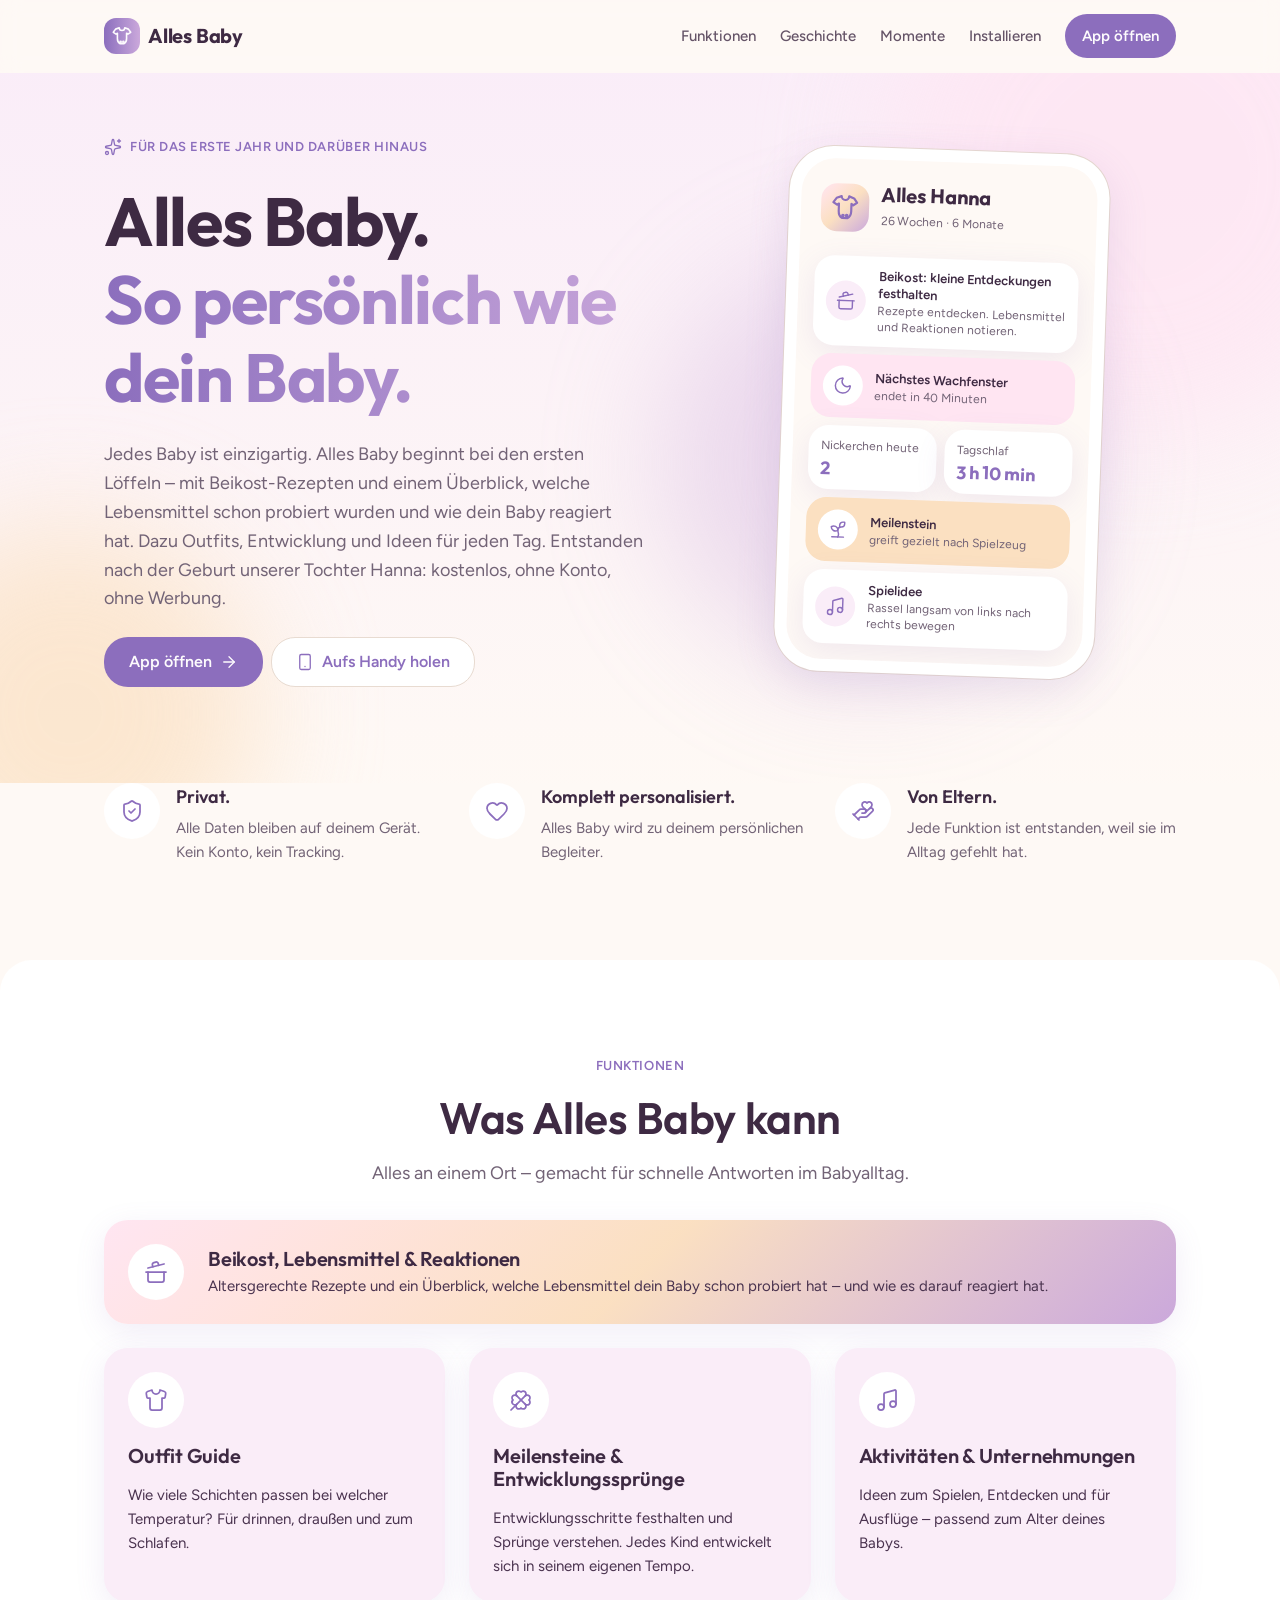
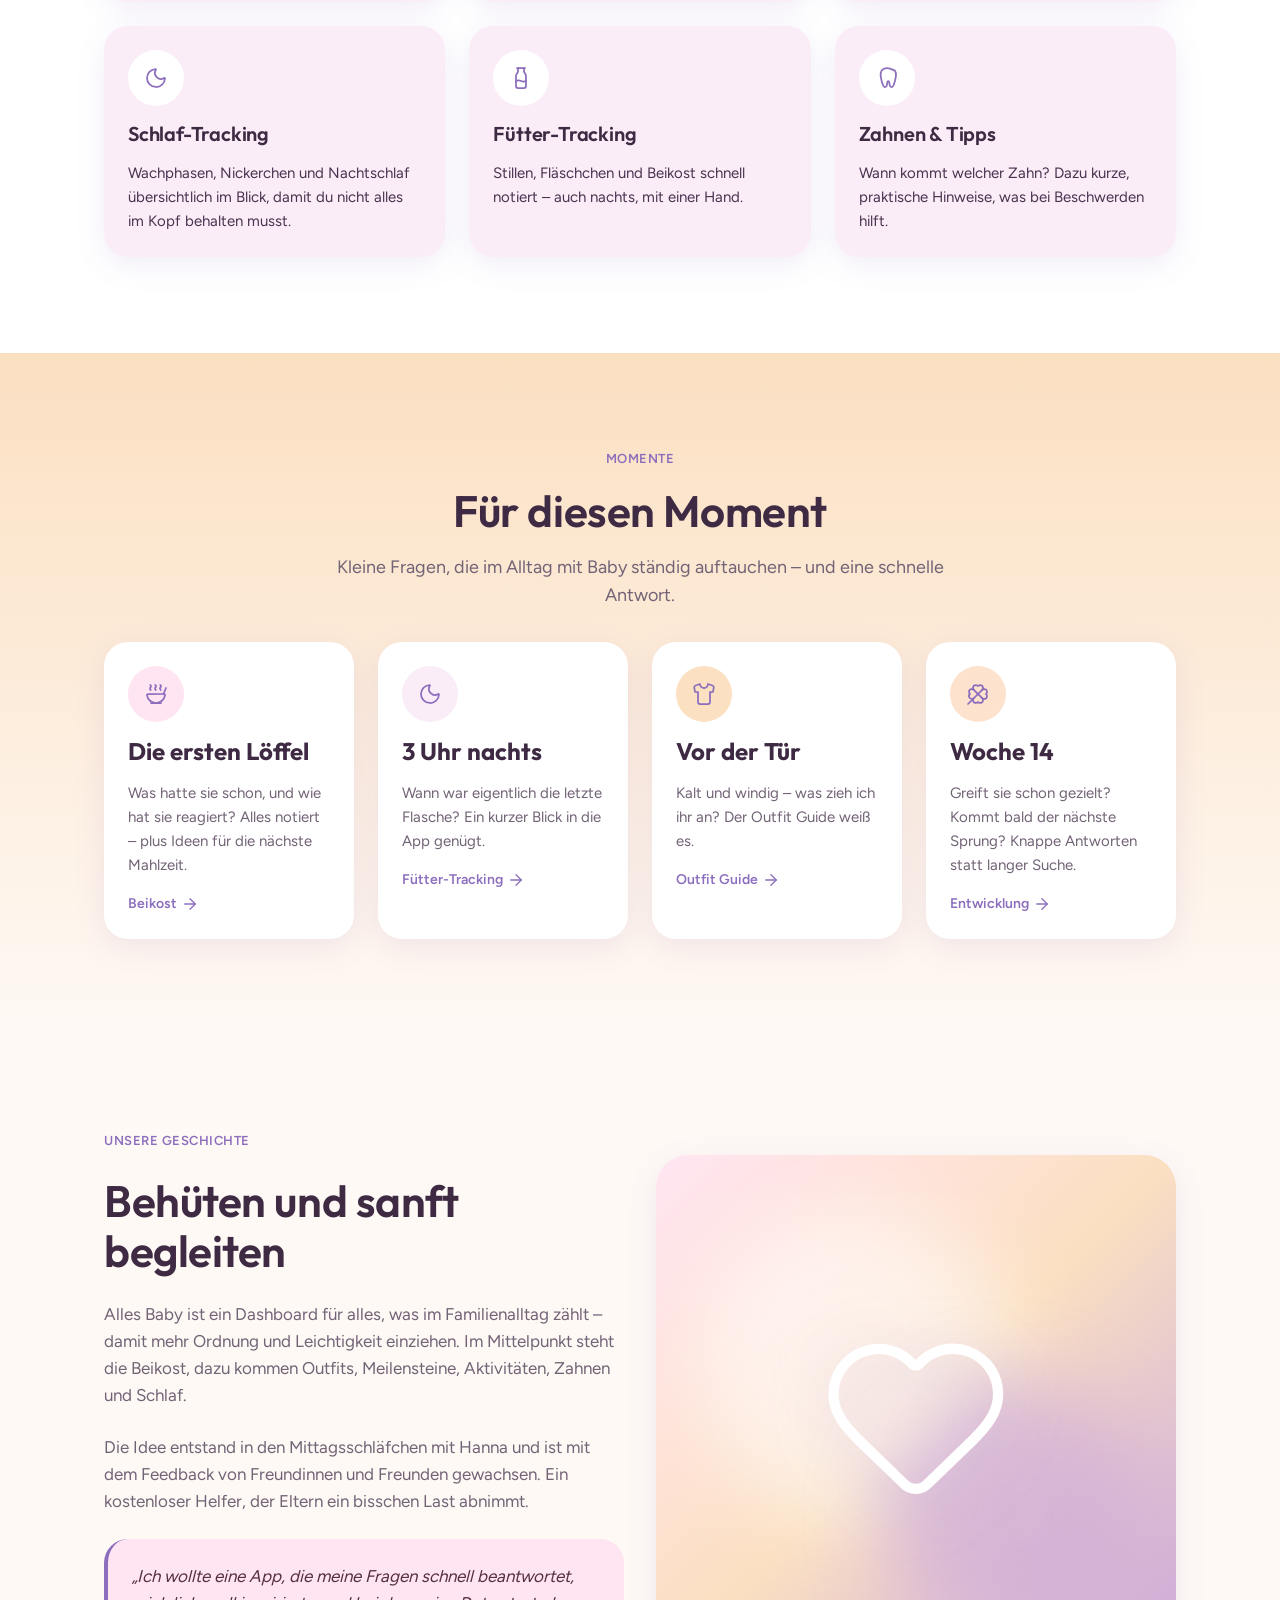
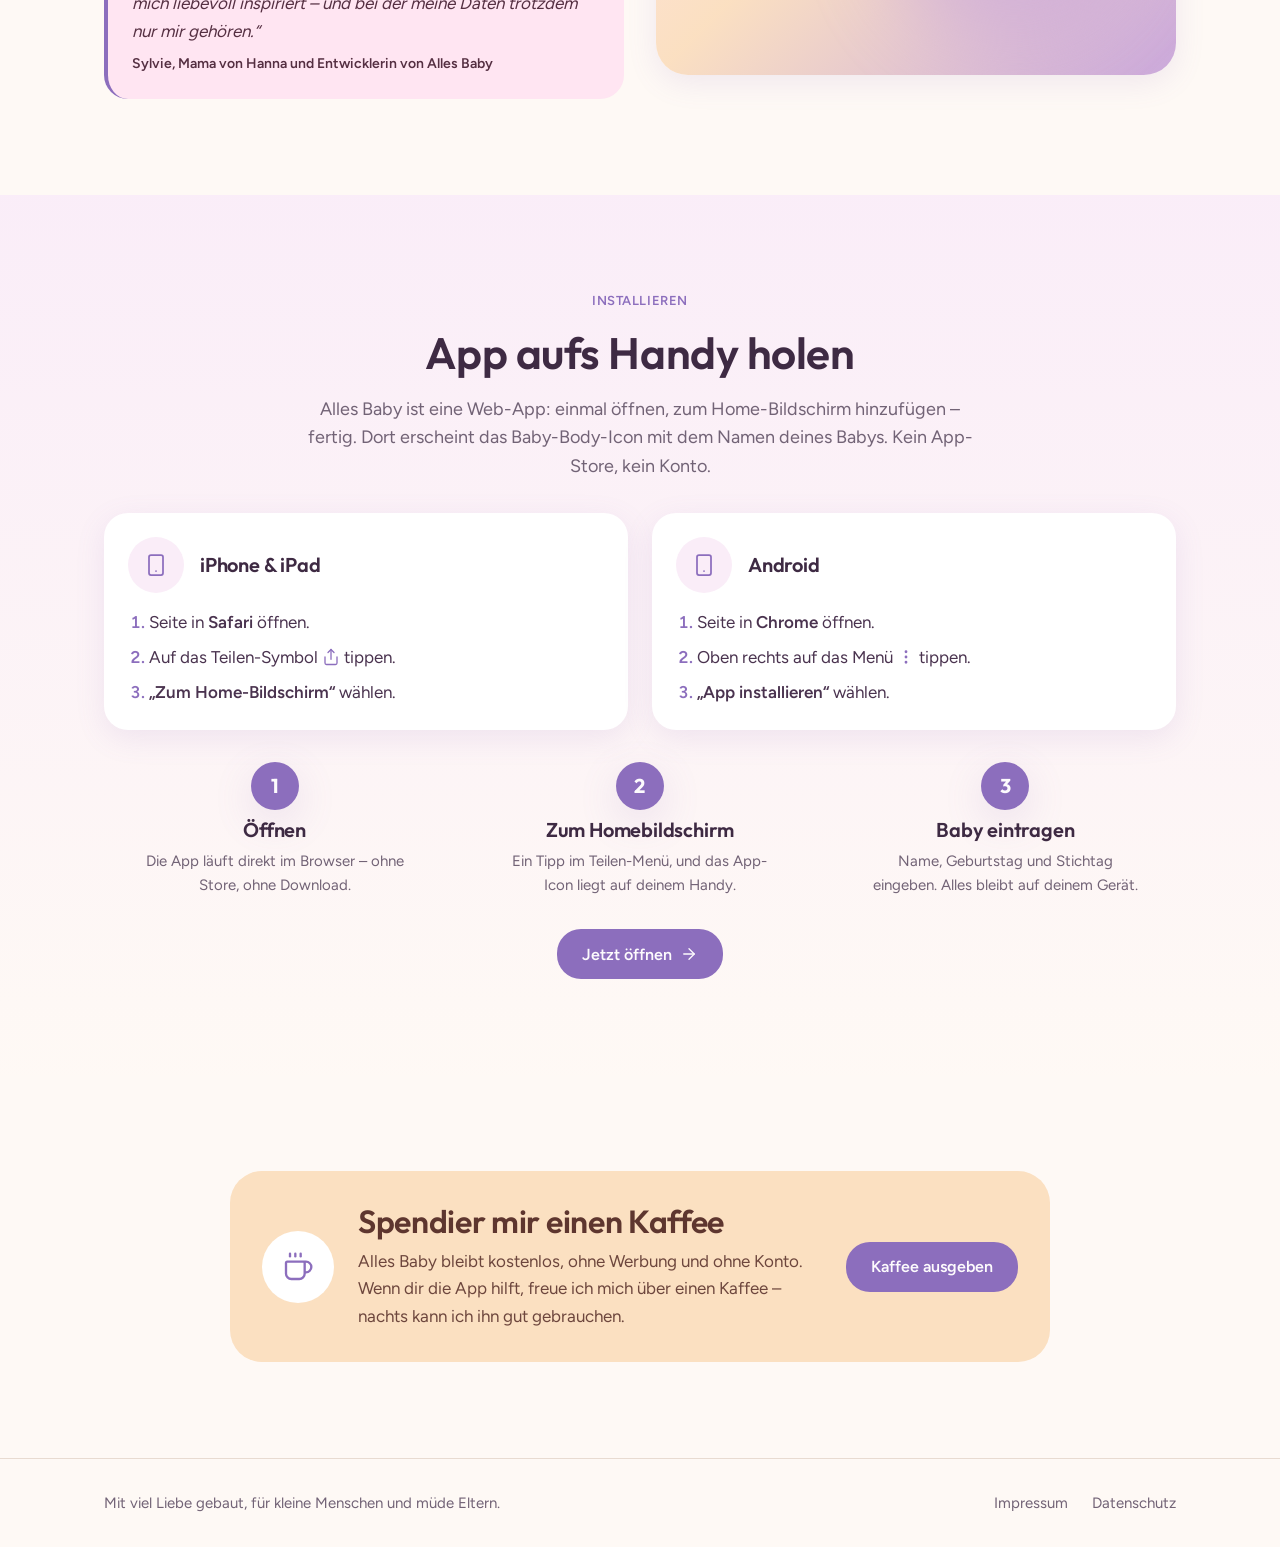
==== index.html @ 55aabe80 "Erste Version" ====
<!DOCTYPE html>
<html lang="de" class="no-js">
<head>
  <meta charset="utf-8">
  <meta name="viewport" content="width=device-width, initial-scale=1, viewport-fit=cover">
  <title>Alles Baby. Dein persönlicher Begleiter im Babyalltag</title>
  <meta name="description" content="Alles Baby ist die kostenlose Web-App für das erste Jahr: Beikost-Rezepte, Lebensmittel & Reaktionen, Outfit Guide, Meilensteine, Schlaf- und Fütter-Tracking. Ohne Konto, ohne Werbung, alle Daten bleiben auf deinem Gerät.">
  <meta name="theme-color" content="#faf8f5">
  <link rel="canonical" href="https://allesbabyapp.de/">

  <meta property="og:type" content="website">
  <meta property="og:locale" content="de_DE">
  <meta property="og:site_name" content="Alles Baby">
  <meta property="og:title" content="Alles Baby. Dein persönlicher Begleiter im Babyalltag">
  <meta property="og:description" content="Beikost, Outfits, Meilensteine, Schlaf und mehr. Kostenlos, ohne Konto, alle Daten bleiben auf deinem Gerät.">
  <meta property="og:url" content="https://allesbabyapp.de/">
  <meta property="og:image" content="https://allesbabyapp.de/assets/img/og-image.png">
  <meta name="twitter:card" content="summary_large_image">

  <link rel="icon" href="assets/img/favicon.svg" type="image/svg+xml">
  <link rel="icon" href="assets/img/favicon-32.png" sizes="32x32" type="image/png">
  <link rel="apple-touch-icon" href="assets/img/apple-touch-icon.png">
  <link rel="preload" href="assets/fonts/outfit-latin-700-normal.woff2" as="font" type="font/woff2" crossorigin>
  <link rel="preload" href="assets/fonts/figtree-latin-400-normal.woff2" as="font" type="font/woff2" crossorigin>
  <link rel="stylesheet" href="assets/css/style.css">
</head>
<body id="top">
  <a class="skip-link" href="#inhalt">Zum Inhalt springen</a>

  <header class="site-header" id="header">
    <div class="container header-inner">
      <a class="brand" href="#top" aria-label="Alles Baby – nach oben">
        <span class="brand-mark"><svg class="icon" xmlns="http://www.w3.org/2000/svg" viewBox="0 0 24 24" fill="none" stroke="currentColor" stroke-width="1.75" stroke-linecap="round" stroke-linejoin="round" aria-hidden="true"><path d="M9 3a3 3 0 0 0 6 0l4 1.5 2.5 3.5-3 2L17 9v6c0 2.5-1.2 4.6-3 5.5h-4C8.2 19.6 7 17.5 7 15V9l-1.5 1-3-2L5 4.5Z"/><circle cx="10.5" cy="18.5" r=".6" fill="currentColor"/><circle cx="13.5" cy="18.5" r=".6" fill="currentColor"/></svg></span>
        Alles Baby
      </a>
      <nav class="main-nav" aria-label="Hauptnavigation">
        <a href="#funktionen">Funktionen</a>
        <a href="#geschichte">Geschichte</a>
        <a href="#momente">Momente</a>
        <a href="#installieren">Installieren</a>
        <a class="btn btn-sm" href="https://alles-baby.netlify.app" rel="noopener">App öffnen</a>
      </nav>
    </div>
  </header>

  <main id="inhalt">

    <!-- ================= HERO ================= -->
    <section class="hero">
      <div class="hero-bg" aria-hidden="true">
        <div class="blob blob-1"></div><div class="blob blob-2"></div><div class="blob blob-3"></div>
      </div>
      <div class="container hero-grid">
        <div class="hero-copy">
          <span class="kicker"><svg class="icon icon-sm" xmlns="http://www.w3.org/2000/svg" viewBox="0 0 24 24" fill="none" stroke="currentColor" stroke-width="1.75" stroke-linecap="round" stroke-linejoin="round" aria-hidden="true"><path d="M11.017 2.814a1 1 0 0 1 1.966 0l1.051 5.558a2 2 0 0 0 1.594 1.594l5.558 1.051a1 1 0 0 1 0 1.966l-5.558 1.051a2 2 0 0 0-1.594 1.594l-1.051 5.558a1 1 0 0 1-1.966 0l-1.051-5.558a2 2 0 0 0-1.594-1.594l-5.558-1.051a1 1 0 0 1 0-1.966l5.558-1.051a2 2 0 0 0 1.594-1.594z" /> <path d="M20 2v4" /> <path d="M22 4h-4" /> <circle cx="4" cy="20" r="2" /></svg> Für das erste Jahr und darüber hinaus</span>
          <h1>Alles Baby. <span class="text-gradient">So persönlich wie dein Baby.</span></h1>
          <p class="lead">
            Jedes Baby ist einzigartig. Alles Baby beginnt bei den ersten Löffeln – mit Beikost-Rezepten
            und einem Überblick, welche Lebensmittel schon probiert wurden und wie dein Baby reagiert hat.
            Dazu Outfits, Entwicklung und Ideen für jeden Tag. Entstanden nach der Geburt unserer Tochter Hanna:
            kostenlos, ohne Konto, ohne Werbung.
          </p>
          <div class="button-row">
            <a class="btn" href="https://alles-baby.netlify.app" rel="noopener">App öffnen <svg class="icon icon-sm" xmlns="http://www.w3.org/2000/svg" viewBox="0 0 24 24" fill="none" stroke="currentColor" stroke-width="1.75" stroke-linecap="round" stroke-linejoin="round" aria-hidden="true"><path d="M5 12h14" /> <path d="m12 5 7 7-7 7" /></svg></a>
            <a class="btn btn-ghost" href="#installieren"><svg class="icon icon-sm" xmlns="http://www.w3.org/2000/svg" viewBox="0 0 24 24" fill="none" stroke="currentColor" stroke-width="1.75" stroke-linecap="round" stroke-linejoin="round" aria-hidden="true"><rect width="14" height="20" x="5" y="2" rx="2" ry="2" /> <path d="M12 18h.01" /></svg> Aufs Handy holen</a>
          </div>
        </div>

        <div class="phone-wrap" aria-hidden="true">
          <div class="phone">
            <div class="phone-screen">
              <div class="phone-top">
                <div class="phone-avatar"><svg class="icon" xmlns="http://www.w3.org/2000/svg" viewBox="0 0 24 24" fill="none" stroke="currentColor" stroke-width="1.75" stroke-linecap="round" stroke-linejoin="round" aria-hidden="true"><path d="M9 3a3 3 0 0 0 6 0l4 1.5 2.5 3.5-3 2L17 9v6c0 2.5-1.2 4.6-3 5.5h-4C8.2 19.6 7 17.5 7 15V9l-1.5 1-3-2L5 4.5Z"/><circle cx="10.5" cy="18.5" r=".6" fill="currentColor"/><circle cx="13.5" cy="18.5" r=".6" fill="currentColor"/></svg></div>
                <div><strong>Alles Hanna</strong><small>26 Wochen · 6 Monate</small></div>
              </div>
              <div class="mini-card">
                <div class="icon-badge"><svg class="icon" xmlns="http://www.w3.org/2000/svg" viewBox="0 0 24 24" fill="none" stroke="currentColor" stroke-width="1.75" stroke-linecap="round" stroke-linejoin="round" aria-hidden="true"><path d="M2 12h20" /> <path d="M20 12v8a2 2 0 0 1-2 2H6a2 2 0 0 1-2-2v-8" /> <path d="m4 8 16-4" /> <path d="m8.86 6.78-.45-1.81a2 2 0 0 1 1.45-2.43l1.94-.48a2 2 0 0 1 2.43 1.46l.45 1.8" /></svg></div>
                <div><b>Beikost: kleine Entdeckungen festhalten</b><span>Rezepte entdecken. Lebensmittel und Reaktionen notieren.</span></div>
              </div>
              <div class="mini-card blossom">
                <div class="icon-badge"><svg class="icon" xmlns="http://www.w3.org/2000/svg" viewBox="0 0 24 24" fill="none" stroke="currentColor" stroke-width="1.75" stroke-linecap="round" stroke-linejoin="round" aria-hidden="true"><path d="M20.985 12.486a9 9 0 1 1-9.473-9.472c.405-.022.617.46.402.803a6 6 0 0 0 8.268 8.268c.344-.215.825-.004.803.401" /></svg></div>
                <div><b>Nächstes Wachfenster</b><span>endet in 40 Minuten</span></div>
              </div>
              <div class="mini-row">
                <div class="mini-card"><span>Nickerchen heute</span><div class="mini-stat">2</div></div>
                <div class="mini-card"><span>Tagschlaf</span><div class="mini-stat">3 h 10 min</div></div>
              </div>
              <div class="mini-card warm">
                <div class="icon-badge"><svg class="icon" xmlns="http://www.w3.org/2000/svg" viewBox="0 0 24 24" fill="none" stroke="currentColor" stroke-width="1.75" stroke-linecap="round" stroke-linejoin="round" aria-hidden="true"><path d="M14 9.536V7a4 4 0 0 1 4-4h1.5a.5.5 0 0 1 .5.5V5a4 4 0 0 1-4 4 4 4 0 0 0-4 4c0 2 1 3 1 5a5 5 0 0 1-1 3" /> <path d="M4 9a5 5 0 0 1 8 4 5 5 0 0 1-8-4" /> <path d="M5 21h14" /></svg></div>
                <div><b>Meilenstein</b><span>greift gezielt nach Spielzeug</span></div>
              </div>
              <div class="mini-card">
                <div class="icon-badge"><svg class="icon" xmlns="http://www.w3.org/2000/svg" viewBox="0 0 24 24" fill="none" stroke="currentColor" stroke-width="1.75" stroke-linecap="round" stroke-linejoin="round" aria-hidden="true"><path d="M21 16V3a1 1 0 0 0-1.28-.96l-10 2.917a1 1 0 0 0-.72.96V19" /> <circle cx="18" cy="16" r="3" /> <circle cx="6" cy="19" r="3" /></svg></div>
                <div><b>Spielidee</b><span>Rassel langsam von links nach rechts bewegen</span></div>
              </div>
            </div>
          </div>
        </div>
      </div>
    </section>

    <!-- ================= WERTE ================= -->
    <section class="values" aria-label="Was Alles Baby ausmacht">
      <div class="container values-grid">
        <div class="value reveal">
          <div class="icon-badge white"><svg class="icon" xmlns="http://www.w3.org/2000/svg" viewBox="0 0 24 24" fill="none" stroke="currentColor" stroke-width="1.75" stroke-linecap="round" stroke-linejoin="round" aria-hidden="true"><path d="M20 13c0 5-3.5 7.5-7.66 8.95a1 1 0 0 1-.67-.01C7.5 20.5 4 18 4 13V6a1 1 0 0 1 1-1c2 0 4.5-1.2 6.24-2.72a1.17 1.17 0 0 1 1.52 0C14.51 3.81 17 5 19 5a1 1 0 0 1 1 1z" /> <path d="m9 12 2 2 4-4" /></svg></div>
          <div><strong>Privat.</strong><p>Alle Daten bleiben auf deinem Gerät. Kein Konto, kein Tracking.</p></div>
        </div>
        <div class="value reveal">
          <div class="icon-badge white"><svg class="icon" xmlns="http://www.w3.org/2000/svg" viewBox="0 0 24 24" fill="none" stroke="currentColor" stroke-width="1.75" stroke-linecap="round" stroke-linejoin="round" aria-hidden="true"><path d="M2 9.5a5.5 5.5 0 0 1 9.591-3.676.56.56 0 0 0 .818 0A5.49 5.49 0 0 1 22 9.5c0 2.29-1.5 4-3 5.5l-5.492 5.313a2 2 0 0 1-3 .019L5 15c-1.5-1.5-3-3.2-3-5.5" /></svg></div>
          <div><strong>Komplett personalisiert.</strong><p>Alles Baby wird zu deinem persönlichen Begleiter.</p></div>
        </div>
        <div class="value reveal">
          <div class="icon-badge white"><svg class="icon" xmlns="http://www.w3.org/2000/svg" viewBox="0 0 24 24" fill="none" stroke="currentColor" stroke-width="1.75" stroke-linecap="round" stroke-linejoin="round" aria-hidden="true"><path d="M11 14h2a2 2 0 0 0 0-4h-3c-.6 0-1.1.2-1.4.6L3 16" /> <path d="m14.45 13.39 5.05-4.694C20.196 8 21 6.85 21 5.75a2.75 2.75 0 0 0-4.797-1.837.276.276 0 0 1-.406 0A2.75 2.75 0 0 0 11 5.75c0 1.2.802 2.248 1.5 2.946L16 11.95" /> <path d="m2 15 6 6" /> <path d="m7 20 1.6-1.4c.3-.4.8-.6 1.4-.6h4c1.1 0 2.1-.4 2.8-1.2l4.6-4.4a1 1 0 0 0-2.75-2.91" /></svg></div>
          <div><strong>Von Eltern.</strong><p>Jede Funktion ist entstanden, weil sie im Alltag gefehlt hat.</p></div>
        </div>
      </div>
    </section>

    <!-- ================= FUNKTIONEN ================= -->
    <section class="section features" id="funktionen">
      <div class="container">
        <div class="section-head reveal">
          <span class="kicker">Funktionen</span>
          <h2>Was Alles Baby kann</h2>
          <p class="lead">Alles an einem Ort – gemacht für schnelle Antworten im Babyalltag.</p>
        </div>
        <div class="features-grid">
          <article class="feature-card wide reveal">
            <div class="icon-badge"><svg class="icon" xmlns="http://www.w3.org/2000/svg" viewBox="0 0 24 24" fill="none" stroke="currentColor" stroke-width="1.75" stroke-linecap="round" stroke-linejoin="round" aria-hidden="true"><path d="M2 12h20" /> <path d="M20 12v8a2 2 0 0 1-2 2H6a2 2 0 0 1-2-2v-8" /> <path d="m4 8 16-4" /> <path d="m8.86 6.78-.45-1.81a2 2 0 0 1 1.45-2.43l1.94-.48a2 2 0 0 1 2.43 1.46l.45 1.8" /></svg></div>
            <div>
              <h3>Beikost, Lebensmittel &amp; Reaktionen</h3>
              <p>Altersgerechte Rezepte und ein Überblick, welche Lebensmittel dein Baby schon probiert hat – und wie es darauf reagiert hat.</p>
            </div>
          </article>
          <article class="feature-card reveal">
            <div class="icon-badge"><svg class="icon" xmlns="http://www.w3.org/2000/svg" viewBox="0 0 24 24" fill="none" stroke="currentColor" stroke-width="1.75" stroke-linecap="round" stroke-linejoin="round" aria-hidden="true"><path d="M20.38 3.46 16 2a4 4 0 0 1-8 0L3.62 3.46a2 2 0 0 0-1.34 2.23l.58 3.47a1 1 0 0 0 .99.84H6v10c0 1.1.9 2 2 2h8a2 2 0 0 0 2-2V10h2.15a1 1 0 0 0 .99-.84l.58-3.47a2 2 0 0 0-1.34-2.23z" /></svg></div>
            <h3>Outfit Guide</h3>
            <p>Wie viele Schichten passen bei welcher Temperatur? Für drinnen, draußen und zum Schlafen.</p>
          </article>
          <article class="feature-card reveal">
            <div class="icon-badge"><svg class="icon" xmlns="http://www.w3.org/2000/svg" viewBox="0 0 24 24" fill="none" stroke="currentColor" stroke-width="1.75" stroke-linecap="round" stroke-linejoin="round" aria-hidden="true"><path d="M16.17 7.83 2 22" /> <path d="M4.02 12a2.827 2.827 0 1 1 3.81-4.17A2.827 2.827 0 1 1 12 4.02a2.827 2.827 0 1 1 4.17 3.81A2.827 2.827 0 1 1 19.98 12a2.827 2.827 0 1 1-3.81 4.17A2.827 2.827 0 1 1 12 19.98a2.827 2.827 0 1 1-4.17-3.81A1 1 0 1 1 4 12" /> <path d="m7.83 7.83 8.34 8.34" /></svg></div>
            <h3>Meilensteine &amp; Entwicklungssprünge</h3>
            <p>Entwicklungsschritte festhalten und Sprünge verstehen. Jedes Kind entwickelt sich in seinem eigenen Tempo.</p>
          </article>
          <article class="feature-card reveal">
            <div class="icon-badge"><svg class="icon" xmlns="http://www.w3.org/2000/svg" viewBox="0 0 24 24" fill="none" stroke="currentColor" stroke-width="1.75" stroke-linecap="round" stroke-linejoin="round" aria-hidden="true"><path d="M21 16V3a1 1 0 0 0-1.28-.96l-10 2.917a1 1 0 0 0-.72.96V19" /> <circle cx="18" cy="16" r="3" /> <circle cx="6" cy="19" r="3" /></svg></div>
            <h3>Aktivitäten &amp; Unternehmungen</h3>
            <p>Ideen zum Spielen, Entdecken und für Ausflüge – passend zum Alter deines Babys.</p>
          </article>
          <article class="feature-card reveal">
            <div class="icon-badge"><svg class="icon" xmlns="http://www.w3.org/2000/svg" viewBox="0 0 24 24" fill="none" stroke="currentColor" stroke-width="1.75" stroke-linecap="round" stroke-linejoin="round" aria-hidden="true"><path d="M20.985 12.486a9 9 0 1 1-9.473-9.472c.405-.022.617.46.402.803a6 6 0 0 0 8.268 8.268c.344-.215.825-.004.803.401" /></svg></div>
            <h3>Schlaf-Tracking</h3>
            <p>Wachphasen, Nickerchen und Nachtschlaf übersichtlich im Blick, damit du nicht alles im Kopf behalten musst.</p>
          </article>
          <article class="feature-card reveal">
            <div class="icon-badge"><svg class="icon" xmlns="http://www.w3.org/2000/svg" viewBox="0 0 24 24" fill="none" stroke="currentColor" stroke-width="1.75" stroke-linecap="round" stroke-linejoin="round" aria-hidden="true"><path d="M8 2h8" /> <path d="M9 2v2.789a4 4 0 0 1-.672 2.219l-.656.984A4 4 0 0 0 7 10.212V20a2 2 0 0 0 2 2h6a2 2 0 0 0 2-2v-9.789a4 4 0 0 0-.672-2.219l-.656-.984A4 4 0 0 1 15 4.788V2" /> <path d="M7 15a6.472 6.472 0 0 1 5 0 6.47 6.47 0 0 0 5 0" /></svg></div>
            <h3>Fütter-Tracking</h3>
            <p>Stillen, Fläschchen und Beikost schnell notiert – auch nachts, mit einer Hand.</p>
          </article>
          <article class="feature-card reveal">
            <div class="icon-badge"><svg class="icon" xmlns="http://www.w3.org/2000/svg" viewBox="0 0 24 24" fill="none" stroke="currentColor" stroke-width="1.75" stroke-linecap="round" stroke-linejoin="round" aria-hidden="true"><path d="M12 2c-2.2 0-4.1.9-5.3 2.6C5.6 6.2 5.3 8.3 5.7 10.6c.5 2.9 1.4 6.4 2.4 8.9.4 1 1.3 1.7 2.3 1.5.9-.2 1.4-1.1 1.6-2.4l.4-2.6c.1-.7.5-1 .9-1s.8.3.9 1l.4 2.6c.2 1.3.7 2.2 1.6 2.4 1 .2 1.9-.5 2.3-1.5 1-2.5 1.9-6 2.4-8.9.4-2.3.1-4.4-1-6C16.1 2.9 14.2 2 12 2Z"/></svg></div>
            <h3>Zahnen &amp; Tipps</h3>
            <p>Wann kommt welcher Zahn? Dazu kurze, praktische Hinweise, was bei Beschwerden hilft.</p>
          </article>
        </div>
      </div>
    </section>

    <!-- ================= MOMENTE ================= -->
    <section class="section moments" id="momente">
      <div class="container">
        <div class="section-head reveal">
          <span class="kicker">Momente</span>
          <h2>Für diesen Moment</h2>
          <p class="lead">Kleine Fragen, die im Alltag mit Baby ständig auftauchen – und eine schnelle Antwort.</p>
        </div>
        <div class="moments-grid">
          <article class="moment reveal">
            <div class="icon-badge"><svg class="icon" xmlns="http://www.w3.org/2000/svg" viewBox="0 0 24 24" fill="none" stroke="currentColor" stroke-width="1.75" stroke-linecap="round" stroke-linejoin="round" aria-hidden="true"><path d="M11.248 3c.273.1.808.53.747 1.36-.05.83-.938 1.2-.989 2.02-.06.78.333 1.24.727 1.62" /> <path d="M16.252 3c.268.1.794.53.745 1.36-.06.83-.923 1.2-.993 2.02-.05.78.338 1.24.725 1.62" /> <path d="M19.5 12 22 6" /> <path d="M4 12a1 1 0 00-.99 1.133A9 9 0 0012 21a9 9 0 008.99-7.867A1 1 0 0020 12z" /> <path d="M6.252 3c.268.1.794.53.745 1.36-.06.83-.923 1.2-.993 2.02-.05.78.338 1.24.735 1.62" /> <path d="M7 21h10" /></svg></div>
            <div class="moment-time">Die ersten Löffel</div>
            <p>Was hatte sie schon, und wie hat sie reagiert? Alles notiert – plus Ideen für die nächste Mahlzeit.</p>
            <span class="moment-link">Beikost <svg class="icon icon-sm" xmlns="http://www.w3.org/2000/svg" viewBox="0 0 24 24" fill="none" stroke="currentColor" stroke-width="1.75" stroke-linecap="round" stroke-linejoin="round" aria-hidden="true"><path d="M5 12h14" /> <path d="m12 5 7 7-7 7" /></svg></span>
          </article>
          <article class="moment reveal">
            <div class="icon-badge"><svg class="icon" xmlns="http://www.w3.org/2000/svg" viewBox="0 0 24 24" fill="none" stroke="currentColor" stroke-width="1.75" stroke-linecap="round" stroke-linejoin="round" aria-hidden="true"><path d="M20.985 12.486a9 9 0 1 1-9.473-9.472c.405-.022.617.46.402.803a6 6 0 0 0 8.268 8.268c.344-.215.825-.004.803.401" /></svg></div>
            <div class="moment-time">3 Uhr nachts</div>
            <p>Wann war eigentlich die letzte Flasche? Ein kurzer Blick in die App genügt.</p>
            <span class="moment-link">Fütter-Tracking <svg class="icon icon-sm" xmlns="http://www.w3.org/2000/svg" viewBox="0 0 24 24" fill="none" stroke="currentColor" stroke-width="1.75" stroke-linecap="round" stroke-linejoin="round" aria-hidden="true"><path d="M5 12h14" /> <path d="m12 5 7 7-7 7" /></svg></span>
          </article>
          <article class="moment reveal">
            <div class="icon-badge"><svg class="icon" xmlns="http://www.w3.org/2000/svg" viewBox="0 0 24 24" fill="none" stroke="currentColor" stroke-width="1.75" stroke-linecap="round" stroke-linejoin="round" aria-hidden="true"><path d="M20.38 3.46 16 2a4 4 0 0 1-8 0L3.62 3.46a2 2 0 0 0-1.34 2.23l.58 3.47a1 1 0 0 0 .99.84H6v10c0 1.1.9 2 2 2h8a2 2 0 0 0 2-2V10h2.15a1 1 0 0 0 .99-.84l.58-3.47a2 2 0 0 0-1.34-2.23z" /></svg></div>
            <div class="moment-time">Vor der Tür</div>
            <p>Kalt und windig – was zieh ich ihr an? Der Outfit Guide weiß es.</p>
            <span class="moment-link">Outfit Guide <svg class="icon icon-sm" xmlns="http://www.w3.org/2000/svg" viewBox="0 0 24 24" fill="none" stroke="currentColor" stroke-width="1.75" stroke-linecap="round" stroke-linejoin="round" aria-hidden="true"><path d="M5 12h14" /> <path d="m12 5 7 7-7 7" /></svg></span>
          </article>
          <article class="moment reveal">
            <div class="icon-badge"><svg class="icon" xmlns="http://www.w3.org/2000/svg" viewBox="0 0 24 24" fill="none" stroke="currentColor" stroke-width="1.75" stroke-linecap="round" stroke-linejoin="round" aria-hidden="true"><path d="M16.17 7.83 2 22" /> <path d="M4.02 12a2.827 2.827 0 1 1 3.81-4.17A2.827 2.827 0 1 1 12 4.02a2.827 2.827 0 1 1 4.17 3.81A2.827 2.827 0 1 1 19.98 12a2.827 2.827 0 1 1-3.81 4.17A2.827 2.827 0 1 1 12 19.98a2.827 2.827 0 1 1-4.17-3.81A1 1 0 1 1 4 12" /> <path d="m7.83 7.83 8.34 8.34" /></svg></div>
            <div class="moment-time">Woche 14</div>
            <p>Greift sie schon gezielt? Kommt bald der nächste Sprung? Knappe Antworten statt langer Suche.</p>
            <span class="moment-link">Entwicklung <svg class="icon icon-sm" xmlns="http://www.w3.org/2000/svg" viewBox="0 0 24 24" fill="none" stroke="currentColor" stroke-width="1.75" stroke-linecap="round" stroke-linejoin="round" aria-hidden="true"><path d="M5 12h14" /> <path d="m12 5 7 7-7 7" /></svg></span>
          </article>
        </div>
      </div>
    </section>

    <!-- ================= GESCHICHTE ================= -->
    <section class="section" id="geschichte">
      <div class="container story-grid">
        <div class="story-copy reveal">
          <span class="kicker">Unsere Geschichte</span>
          <h2>Behüten und sanft begleiten</h2>
          <p>
            Alles Baby ist ein Dashboard für alles, was im Familienalltag zählt – damit mehr Ordnung und
            Leichtigkeit einziehen. Im Mittelpunkt steht die Beikost, dazu kommen Outfits, Meilensteine,
            Aktivitäten, Zahnen und Schlaf.
          </p>
          <p>
            Die Idee entstand in den Mittagsschläfchen mit Hanna und ist mit dem Feedback von Freundinnen
            und Freunden gewachsen. Ein kostenloser Helfer, der Eltern ein bisschen Last abnimmt.
          </p>
          <blockquote class="quote">
            <p>„Ich wollte eine App, die meine Fragen schnell beantwortet, mich liebevoll inspiriert – und bei der meine Daten trotzdem nur mir gehören.“</p>
            <footer>Sylvie, Mama von Hanna und Entwicklerin von Alles Baby</footer>
          </blockquote>
        </div>
        <div class="story-visual reveal" aria-hidden="true">
          <div class="blob sv-1"></div><div class="blob sv-2"></div>
          <div class="story-mark"><svg class="icon" xmlns="http://www.w3.org/2000/svg" viewBox="0 0 24 24" fill="none" stroke="currentColor" stroke-width="1.75" stroke-linecap="round" stroke-linejoin="round" aria-hidden="true"><path d="M2 9.5a5.5 5.5 0 0 1 9.591-3.676.56.56 0 0 0 .818 0A5.49 5.49 0 0 1 22 9.5c0 2.29-1.5 4-3 5.5l-5.492 5.313a2 2 0 0 1-3 .019L5 15c-1.5-1.5-3-3.2-3-5.5" /></svg></div>
        </div>
      </div>
    </section>

    <!-- ================= INSTALLIEREN ================= -->
    <section class="section install" id="installieren">
      <div class="container">
        <div class="section-head reveal">
          <span class="kicker">Installieren</span>
          <h2>App aufs Handy holen</h2>
          <p class="lead">
            Alles Baby ist eine Web-App: einmal öffnen, zum Home-Bildschirm hinzufügen – fertig.
            Dort erscheint das Baby-Body-Icon mit dem Namen deines Babys. Kein App-Store, kein Konto.
          </p>
        </div>

        <div class="install-grid">
          <div class="platform-card reveal">
            <header><div class="icon-badge"><svg class="icon" xmlns="http://www.w3.org/2000/svg" viewBox="0 0 24 24" fill="none" stroke="currentColor" stroke-width="1.75" stroke-linecap="round" stroke-linejoin="round" aria-hidden="true"><rect width="14" height="20" x="5" y="2" rx="2" ry="2" /> <path d="M12 18h.01" /></svg></div><h3>iPhone &amp; iPad</h3></header>
            <ol>
              <li>Seite in <strong>Safari</strong> öffnen.</li>
              <li>Auf das Teilen-Symbol <span class="inline-icon"><svg class="icon" xmlns="http://www.w3.org/2000/svg" viewBox="0 0 24 24" fill="none" stroke="currentColor" stroke-width="1.75" stroke-linecap="round" stroke-linejoin="round" aria-hidden="true"><path d="M12 2v13" /> <path d="m16 6-4-4-4 4" /> <path d="M4 12v8a2 2 0 0 0 2 2h12a2 2 0 0 0 2-2v-8" /></svg></span> tippen.</li>
              <li><strong>„Zum Home-Bildschirm“</strong> wählen.</li>
            </ol>
          </div>
          <div class="platform-card reveal">
            <header><div class="icon-badge"><svg class="icon" xmlns="http://www.w3.org/2000/svg" viewBox="0 0 24 24" fill="none" stroke="currentColor" stroke-width="1.75" stroke-linecap="round" stroke-linejoin="round" aria-hidden="true"><rect width="14" height="20" x="5" y="2" rx="2" ry="2" /> <path d="M12 18h.01" /></svg></div><h3>Android</h3></header>
            <ol>
              <li>Seite in <strong>Chrome</strong> öffnen.</li>
              <li>Oben rechts auf das Menü <span class="inline-icon"><svg class="icon" xmlns="http://www.w3.org/2000/svg" viewBox="0 0 24 24" fill="none" stroke="currentColor" stroke-width="1.75" stroke-linecap="round" stroke-linejoin="round" aria-hidden="true"><circle cx="12" cy="12" r="1" /> <circle cx="12" cy="5" r="1" /> <circle cx="12" cy="19" r="1" /></svg></span> tippen.</li>
              <li><strong>„App installieren“</strong> wählen.</li>
            </ol>
          </div>
        </div>

        <div class="steps">
          <div class="step reveal"><div class="step-num">1</div><h3>Öffnen</h3><p>Die App läuft direkt im Browser – ohne Store, ohne Download.</p></div>
          <div class="step reveal"><div class="step-num">2</div><h3>Zum Homebildschirm</h3><p>Ein Tipp im Teilen-Menü, und das App-Icon liegt auf deinem Handy.</p></div>
          <div class="step reveal"><div class="step-num">3</div><h3>Baby eintragen</h3><p>Name, Geburtstag und Stichtag eingeben. Alles bleibt auf deinem Gerät.</p></div>
        </div>
        <div class="center"><a class="btn" href="https://alles-baby.netlify.app" rel="noopener">Jetzt öffnen <svg class="icon icon-sm" xmlns="http://www.w3.org/2000/svg" viewBox="0 0 24 24" fill="none" stroke="currentColor" stroke-width="1.75" stroke-linecap="round" stroke-linejoin="round" aria-hidden="true"><path d="M5 12h14" /> <path d="m12 5 7 7-7 7" /></svg></a></div>
      </div>
    </section>

    <!-- ================= KAFFEE ================= -->
    <section class="section" aria-labelledby="kaffee-titel">
      <div class="container">
        <div class="coffee-card reveal">
          <div class="icon-badge"><svg class="icon" xmlns="http://www.w3.org/2000/svg" viewBox="0 0 24 24" fill="none" stroke="currentColor" stroke-width="1.75" stroke-linecap="round" stroke-linejoin="round" aria-hidden="true"><path d="M10 2v2" /> <path d="M14 2v2" /> <path d="M16 8a1 1 0 0 1 1 1v8a4 4 0 0 1-4 4H7a4 4 0 0 1-4-4V9a1 1 0 0 1 1-1h14a4 4 0 1 1 0 8h-1" /> <path d="M6 2v2" /></svg></div>
          <div>
            <h2 id="kaffee-titel">Spendier mir einen Kaffee</h2>
            <p>Alles Baby bleibt kostenlos, ohne Werbung und ohne Konto. Wenn dir die App hilft, freue ich mich über einen Kaffee – nachts kann ich ihn gut gebrauchen.</p>
          </div>
          <a class="btn" href="https://buymeacoffee.com/allesbaby" target="_blank" rel="noopener">Kaffee ausgeben</a>
        </div>
      </div>
    </section>
  </main>

  <footer class="site-footer">
    <div class="container footer-inner">
      <p>Mit viel Liebe gebaut, für kleine Menschen und müde Eltern.</p>
      <nav class="footer-links" aria-label="Rechtliches">
        <a href="impressum.html">Impressum</a>
        <a href="datenschutz.html">Datenschutz</a>
      </nav>
    </div>
  </footer>

  <script src="assets/js/main.js" defer></script>
</body>
</html>
---- assets/css/style.css ----
/* =========================================================
   Alles Baby – Landingpage
   Basis: PWA-Styleguide v1.6 (Farben OKLCH, Outfit/Figtree,
   8px-Grid, Radius 1.25rem, Lucide-Icons stroke 1.75)
   Schriften liegen lokal in /assets/fonts (DSGVO: kein Google-Fonts-Abruf)
   ========================================================= */

@font-face { font-family: "Outfit"; font-weight: 600; font-style: normal; font-display: swap; src: url("../fonts/outfit-latin-600-normal.woff2") format("woff2"); }
@font-face { font-family: "Outfit"; font-weight: 700; font-style: normal; font-display: swap; src: url("../fonts/outfit-latin-700-normal.woff2") format("woff2"); }
@font-face { font-family: "Figtree"; font-weight: 400; font-style: normal; font-display: swap; src: url("../fonts/figtree-latin-400-normal.woff2") format("woff2"); }
@font-face { font-family: "Figtree"; font-weight: 500; font-style: normal; font-display: swap; src: url("../fonts/figtree-latin-500-normal.woff2") format("woff2"); }
@font-face { font-family: "Figtree"; font-weight: 600; font-style: normal; font-display: swap; src: url("../fonts/figtree-latin-600-normal.woff2") format("woff2"); }

/* ---------- 1. Tokens (Styleguide Abschnitt 1, 3, 4, 5, 6) ---------- */
:root {
  /* HEX-Fallback für sehr alte Browser */
  --background: #faf8f5;
  --foreground: #4a3f4a;
  --primary: #9b72cf;
  --primary-foreground: #fdfcfd;
  --primary-glow: #c9a0dc;
  --secondary: #f3eff5;
  --secondary-foreground: #4f3f50;
  --muted: #f4f0f4;
  --muted-foreground: #7d6f7d;
  --accent: #f3e7d9;
  --blossom: #f5e8ec;
  --blossom-foreground: #5a3a48;
  --warm: #f0e8df;
  --warm-foreground: #6b4234;
  --border: #e6e1da;
  --card: #ffffff;

  --font-display: "Outfit", system-ui, sans-serif;
  --font-body: "Figtree", system-ui, sans-serif;

  --radius: 1.25rem;
  --radius-md: calc(var(--radius) - 2px);
  --radius-lg: var(--radius);
  --radius-xl: calc(var(--radius) + 4px);
  --radius-3xl: calc(var(--radius) + 12px);

  --shadow-soft: 0 8px 30px rgb(155 114 207 / 0.12);
  --shadow-lift: 0 12px 40px rgb(155 114 207 / 0.16);
  --transition-soft: 320ms cubic-bezier(0.22, 1, 0.36, 1);

  --icon-size: 24px;
  --icon-stroke-width: 1.75;
  --icon-badge-size: 56px;

  --space-1: 8px;
  --space-2: 16px;
  --space-3: 24px;
  --space-4: 32px;
  --section-y: 96px; /* bewusste Ausnahme für Landingpage-Sektionen: 3 × space-4 */

  --max-w: 1120px;
}

@supports (color: oklch(0 0 0)) {
  :root {
    --background: oklch(0.985 0.008 60);
    --foreground: oklch(0.32 0.05 320);
    --primary: oklch(0.6 0.12 300);
    --primary-foreground: oklch(0.99 0.004 330);
    --primary-glow: oklch(0.78 0.08 315);
    --secondary: oklch(0.96 0.02 330);
    --secondary-foreground: oklch(0.36 0.055 320);
    --muted: oklch(0.96 0.015 330);
    --muted-foreground: oklch(0.52 0.035 320);
    --accent: oklch(0.93 0.04 60);
    --blossom: oklch(0.95 0.035 350);
    --blossom-foreground: oklch(0.36 0.06 350);
    --warm: oklch(0.92 0.05 70);
    --warm-foreground: oklch(0.38 0.06 30);
    --border: oklch(0.9 0.02 60);
    --shadow-soft: 0 8px 30px oklch(0.6 0.12 300 / 0.12);
    --shadow-lift: 0 12px 40px oklch(0.6 0.12 300 / 0.16);
  }
}

:root {
  --gradient-hero: linear-gradient(135deg, var(--blossom), var(--warm), var(--primary-glow));
  --gradient-primary: linear-gradient(90deg, var(--primary), var(--primary-glow));
  --gradient-soft: linear-gradient(180deg, var(--secondary), var(--background));
  --gradient-warm: linear-gradient(180deg, var(--warm), var(--background));
}

/* ---------- 2. Basis ---------- */
*, *::before, *::after { box-sizing: border-box; }
html { scroll-behavior: smooth; scroll-padding-top: 80px; -webkit-text-size-adjust: 100%; }
@media (prefers-reduced-motion: reduce) { html { scroll-behavior: auto; } * { transition: none !important; animation: none !important; } }
body {
  margin: 0;
  font-family: var(--font-body);
  font-size: 17px;
  line-height: 1.6;
  color: var(--foreground);
  background: var(--background);
  -webkit-font-smoothing: antialiased;
}
img, svg { display: block; max-width: 100%; }
a { color: var(--primary); text-decoration-thickness: 1px; text-underline-offset: 3px; }
h1, h2, h3, .headline {
  font-family: var(--font-display);
  font-weight: 600;
  letter-spacing: -0.01em;
  color: var(--foreground);
  line-height: 1.15;
  margin: 0;
}
h1 { font-size: clamp(2.5rem, 6vw, 4.25rem); font-weight: 700; letter-spacing: -0.02em; }
h2 { font-size: clamp(1.875rem, 4vw, 2.75rem); }
h3 { font-size: 1.25rem; }
p { margin: 0; }
.container { width: 100%; max-width: var(--max-w); margin: 0 auto; padding: 0 var(--space-3); }
.skip-link { position: absolute; left: -9999px; top: var(--space-1); background: var(--card); padding: var(--space-1) var(--space-2); border-radius: var(--radius-md); z-index: 1000; }
.skip-link:focus { left: var(--space-1); }
:focus-visible { outline: 2px solid var(--primary); outline-offset: 3px; border-radius: 6px; }
.text-gradient { background: var(--gradient-primary); -webkit-background-clip: text; background-clip: text; color: transparent; }
.kicker {
  display: inline-flex; align-items: center; gap: var(--space-1);
  font-size: 0.8125rem; font-weight: 600; letter-spacing: 0.04em; text-transform: uppercase;
  color: var(--primary);
}
.lead { font-size: 1.125rem; color: var(--muted-foreground); }
.section { padding: var(--section-y) 0; }
.section-head { max-width: 680px; margin: 0 auto var(--space-4) auto; text-align: center; display: grid; gap: var(--space-2); }

/* Icons (Styleguide Abschnitt 4) */
.icon { width: var(--icon-size); height: var(--icon-size); stroke-width: var(--icon-stroke-width); flex-shrink: 0; }
.icon-sm { width: 18px; height: 18px; }
.icon-badge {
  width: var(--icon-badge-size); height: var(--icon-badge-size);
  border-radius: 50%; background: var(--secondary); color: var(--primary);
  display: flex; align-items: center; justify-content: center; flex-shrink: 0;
}
.icon-badge.blossom { background: var(--blossom); }
.icon-badge.white { background: var(--card); }

/* ---------- 3. Buttons (Styleguide Abschnitt 8) ---------- */
.btn {
  display: inline-flex; align-items: center; justify-content: center; gap: var(--space-1);
  min-height: 50px; padding: 0 var(--space-3);
  border-radius: var(--radius-xl); border: 1.5px solid transparent;
  background: var(--primary); color: var(--primary-foreground);
  font-family: var(--font-body); font-weight: 600; font-size: 1rem; text-decoration: none;
  cursor: pointer; white-space: nowrap;
  transition: background var(--transition-soft), box-shadow var(--transition-soft), transform var(--transition-soft), color var(--transition-soft);
}
.btn:hover { background: var(--primary-glow); box-shadow: var(--shadow-lift); }
.btn:active { transform: scale(0.98); }
.btn-ghost { background: var(--card); color: var(--primary); border-color: var(--border); }
.btn-ghost:hover { background: var(--secondary); color: var(--primary); }
.btn-sm { min-height: 44px; padding: 0 var(--space-2); font-size: 0.9375rem; }
.button-row { display: flex; flex-wrap: wrap; gap: var(--space-1); }

/* ---------- 4. Header (Glassmorphism, Abschnitt 9) ---------- */
.site-header {
  position: sticky; top: 0; z-index: 100;
  background: rgb(250 248 245 / 0.72);
  background: oklch(0.985 0.008 60 / 0.72);
  -webkit-backdrop-filter: blur(10px); backdrop-filter: blur(10px);
  border-bottom: 1px solid transparent;
  transition: border-color var(--transition-soft), box-shadow var(--transition-soft);
}
.site-header.scrolled { border-bottom-color: var(--border); }
.header-inner { display: flex; align-items: center; justify-content: space-between; gap: var(--space-2); height: 72px; }
.brand { display: inline-flex; align-items: center; gap: var(--space-1); text-decoration: none; color: var(--foreground); font-family: var(--font-display); font-weight: 700; font-size: 1.25rem; letter-spacing: -0.01em; }
.brand-mark { width: 36px; height: 36px; border-radius: 12px; background: var(--gradient-primary); color: var(--primary-foreground); display: flex; align-items: center; justify-content: center; }
.brand-mark svg { width: 22px; height: 22px; }
.main-nav { display: flex; align-items: center; gap: var(--space-3); }
.main-nav a:not(.btn) { color: var(--foreground); text-decoration: none; font-weight: 500; font-size: 0.9375rem; opacity: .8; transition: opacity var(--transition-soft), color var(--transition-soft); }
.main-nav a:not(.btn):hover { color: var(--primary); opacity: 1; }
@media (max-width: 820px) { .main-nav a:not(.btn) { display: none; } }

/* ---------- 5. Hero ---------- */
.hero { position: relative; overflow: hidden; padding: 64px 0 var(--section-y); }
.hero-bg { position: absolute; inset: 0; z-index: -1; background: var(--gradient-soft); }
.blob { position: absolute; border-radius: 50%; filter: blur(60px); opacity: .7; }
.blob-1 { width: 520px; height: 520px; background: var(--blossom); top: -160px; right: -120px; }
.blob-2 { width: 420px; height: 420px; background: var(--primary-glow); opacity: .35; top: 180px; right: 200px; }
.blob-3 { width: 380px; height: 380px; background: var(--warm); bottom: -120px; left: -120px; }
.hero-grid { display: grid; grid-template-columns: 1.1fr 0.9fr; gap: var(--space-4); align-items: center; }
.hero-copy { display: grid; gap: var(--space-3); }
.hero-copy h1 span { display: block; }
.hero-copy .lead { max-width: 540px; }
@media (max-width: 900px) {
  .hero { padding-top: var(--space-4); }
  .hero-grid { grid-template-columns: 1fr; }
}

/* Phone-Mockup */
.phone-wrap { display: flex; justify-content: center; }
.phone {
  width: 320px; max-width: 100%;
  background: var(--card); border-radius: 44px; padding: 12px;
  box-shadow: var(--shadow-lift), 0 0 0 1px var(--border);
  transform: rotate(2deg);
}
.phone-screen { background: var(--background); border-radius: 34px; overflow: hidden; padding: var(--space-2); display: grid; gap: var(--space-1); }
.phone-top { display: flex; align-items: center; gap: 12px; padding: var(--space-1) 4px var(--space-2); }
.phone-avatar { width: 48px; height: 48px; border-radius: 16px; background: var(--gradient-hero); color: var(--primary); display: flex; align-items: center; justify-content: center; }
.phone-avatar svg { width: 30px; height: 30px; }
.phone-top strong { font-family: var(--font-display); font-size: 1.25rem; font-weight: 700; display: block; line-height: 1.1; }
.phone-top small { color: var(--muted-foreground); font-size: 0.75rem; }
.mini-card { background: var(--card); border-radius: var(--radius-lg); box-shadow: var(--shadow-soft); padding: 12px; display: flex; gap: 12px; align-items: center; }
.mini-card .icon-badge { width: 40px; height: 40px; }
.mini-card .icon-badge svg { width: 20px; height: 20px; }
.mini-card b { display: block; font-size: 0.8125rem; font-weight: 600; line-height: 1.3; }
.mini-card span { display: block; font-size: 0.75rem; color: var(--muted-foreground); line-height: 1.35; }
.mini-card.blossom { background: var(--blossom); box-shadow: none; }
.mini-card.warm { background: var(--warm); box-shadow: none; }
.mini-card.blossom .icon-badge, .mini-card.warm .icon-badge { background: var(--card); }
.mini-row { display: grid; grid-template-columns: 1fr 1fr; gap: var(--space-1); }
.mini-row .mini-card { flex-direction: column; align-items: flex-start; gap: 4px; }
.mini-stat { font-family: var(--font-display); font-size: 1.125rem; font-weight: 700; color: var(--primary); line-height: 1.1; }

/* ---------- 6. Werte ---------- */
.values { padding: 0 0 var(--section-y); }
.values-grid { display: grid; grid-template-columns: repeat(3, 1fr); gap: var(--space-3); }
.value { display: flex; gap: var(--space-2); align-items: flex-start; }
.value strong { font-family: var(--font-display); font-weight: 600; font-size: 1.125rem; display: block; margin-bottom: 4px; }
.value p { color: var(--muted-foreground); font-size: 0.9375rem; }
@media (max-width: 820px) { .values-grid { grid-template-columns: 1fr; } }

/* ---------- 7. Funktionen ---------- */
.features { background: var(--card); border-radius: var(--radius-3xl) var(--radius-3xl) 0 0; }
.features-grid { display: grid; grid-template-columns: repeat(3, 1fr); gap: var(--space-3); }
.feature-card {
  background: var(--secondary); border-radius: var(--radius-xl); box-shadow: var(--shadow-soft);
  padding: var(--space-3); display: grid; gap: var(--space-2); align-content: start;
  transition: transform var(--transition-soft), box-shadow var(--transition-soft);
}
.feature-card:hover { transform: translateY(-4px); box-shadow: var(--shadow-lift); }
.feature-card .icon-badge { background: var(--card); }
.feature-card p { color: var(--secondary-foreground); font-size: 0.9375rem; }
.feature-card.wide { grid-column: span 3; display: flex; align-items: center; gap: var(--space-3); background: var(--gradient-hero); }
.feature-card.wide > div:last-child { display: grid; gap: 4px; }
@media (max-width: 900px) { .features-grid { grid-template-columns: 1fr 1fr; } .feature-card.wide { grid-column: span 2; } }
@media (max-width: 600px) { .features-grid { grid-template-columns: 1fr; } .feature-card.wide { grid-column: span 1; flex-direction: column; align-items: flex-start; } }

/* ---------- 8. Momente ---------- */
.moments { background: var(--gradient-warm); }
.moments-grid { display: grid; grid-template-columns: repeat(4, 1fr); gap: var(--space-3); }
.moment {
  border-radius: var(--radius-xl); padding: var(--space-3); display: grid; gap: var(--space-2); align-content: start;
  background: var(--card); box-shadow: var(--shadow-soft);
}
.moment .moment-time { font-family: var(--font-display); font-weight: 700; font-size: 1.5rem; line-height: 1.1; }
.moment p { font-size: 0.9375rem; color: var(--muted-foreground); }
.moment .moment-link { display: inline-flex; align-items: center; gap: 4px; font-size: 0.875rem; font-weight: 600; color: var(--primary); }
.moment:nth-child(1) .icon-badge { background: var(--blossom); }
.moment:nth-child(2) .icon-badge { background: var(--secondary); }
.moment:nth-child(3) .icon-badge { background: var(--warm); }
.moment:nth-child(4) .icon-badge { background: var(--accent); }
@media (max-width: 1000px) { .moments-grid { grid-template-columns: 1fr 1fr; } }
@media (max-width: 600px) { .moments-grid { grid-template-columns: 1fr; } }

/* ---------- 9. Geschichte ---------- */
.story-grid { display: grid; grid-template-columns: 1fr 1fr; gap: var(--space-4); align-items: center; }
.story-copy { display: grid; gap: var(--space-3); }
.story-copy p { color: var(--muted-foreground); }
.story-visual { position: relative; aspect-ratio: 1 / 1; border-radius: var(--radius-3xl); background: var(--gradient-hero); overflow: hidden; box-shadow: var(--shadow-soft); }
.story-visual .blob { filter: blur(40px); }
.story-visual .sv-1 { width: 60%; height: 60%; background: var(--card); opacity: .55; top: 10%; left: 8%; }
.story-visual .sv-2 { width: 50%; height: 50%; background: var(--primary-glow); opacity: .6; bottom: 6%; right: 6%; }
.story-visual .story-mark { position: absolute; inset: 0; display: flex; align-items: center; justify-content: center; color: var(--card); }
.story-visual .story-mark svg { width: 38%; height: 38%; stroke-width: 1.25; filter: drop-shadow(0 12px 30px rgb(155 114 207 / .35)); }
blockquote.quote {
  margin: 0; background: var(--blossom); border-radius: var(--radius-xl); padding: var(--space-3);
  border-left: 4px solid var(--primary);
}
blockquote.quote p { color: var(--blossom-foreground); font-size: 1.0625rem; font-style: italic; }
blockquote.quote footer { margin-top: var(--space-1); font-size: 0.875rem; font-weight: 600; color: var(--blossom-foreground); }
@media (max-width: 900px) { .story-grid { grid-template-columns: 1fr; } .story-visual { max-width: 420px; width: 100%; margin: 0 auto; order: -1; } }

/* ---------- 10. Installieren ---------- */
.install { background: var(--gradient-soft); }
.install-grid { display: grid; grid-template-columns: 1fr 1fr; gap: var(--space-3); margin-bottom: var(--space-4); }
.platform-card { background: var(--card); border-radius: var(--radius-xl); box-shadow: var(--shadow-soft); padding: var(--space-3); display: grid; gap: var(--space-2); align-content: start; }
.platform-card header { display: flex; align-items: center; gap: var(--space-2); }
.platform-card ol { margin: 0; padding-left: 1.25em; display: grid; gap: var(--space-1); color: var(--secondary-foreground); }
.platform-card ol li::marker { color: var(--primary); font-weight: 600; }
.inline-icon { display: inline-flex; vertical-align: -3px; color: var(--primary); }
.inline-icon svg { width: 18px; height: 18px; }
.steps { display: grid; grid-template-columns: repeat(3, 1fr); gap: var(--space-3); margin-bottom: var(--space-4); counter-reset: step; }
.step { display: grid; gap: var(--space-1); text-align: center; justify-items: center; }
.step-num {
  width: 48px; height: 48px; border-radius: 50%; background: var(--primary); color: var(--primary-foreground);
  font-family: var(--font-display); font-weight: 700; font-size: 1.25rem; display: flex; align-items: center; justify-content: center;
  box-shadow: var(--shadow-lift);
}
.step p { color: var(--muted-foreground); font-size: 0.9375rem; max-width: 280px; }
.center { display: flex; justify-content: center; }
@media (max-width: 760px) { .install-grid, .steps { grid-template-columns: 1fr; } }

/* ---------- 11. Kaffee ---------- */
.coffee-card {
  max-width: 820px; margin: 0 auto; background: var(--warm); color: var(--warm-foreground);
  border-radius: var(--radius-3xl); padding: var(--space-4); display: flex; gap: var(--space-3); align-items: center;
}
.coffee-card h2 { color: var(--warm-foreground); font-size: clamp(1.5rem, 3vw, 2rem); margin-bottom: var(--space-1); }
.coffee-card p { opacity: .9; }
.coffee-card .icon-badge { background: var(--card); width: 72px; height: 72px; }
.coffee-card .icon-badge svg { width: 32px; height: 32px; }
.coffee-card .btn { margin-left: auto; }
@media (max-width: 760px) { .coffee-card { flex-direction: column; align-items: flex-start; padding: var(--space-3); } .coffee-card .btn { margin-left: 0; } }

/* ---------- 12. Footer ---------- */
.site-footer { padding: var(--space-4) 0; border-top: 1px solid var(--border); font-size: 0.9375rem; color: var(--muted-foreground); }
.footer-inner { display: flex; flex-wrap: wrap; gap: var(--space-2); align-items: center; justify-content: space-between; }
.footer-links { display: flex; gap: var(--space-3); }
.footer-links a { color: var(--muted-foreground); text-decoration: none; }
.footer-links a:hover { color: var(--primary); }

/* ---------- 13. Rechtstexte ---------- */
.legal { padding: var(--space-4) 0 var(--section-y); }
.legal .container { max-width: 760px; }
.legal-card { background: var(--card); border-radius: var(--radius-xl); box-shadow: var(--shadow-soft); padding: var(--space-4); display: grid; gap: var(--space-2); }
.legal h1 { font-size: clamp(2rem, 5vw, 2.75rem); margin-bottom: var(--space-1); }
.legal h2 { font-size: 1.25rem; margin-top: var(--space-2); }
.legal p, .legal li { color: var(--secondary-foreground); }
.legal ul { margin: 0; padding-left: 1.25em; display: grid; gap: 4px; }
.placeholder { background: var(--blossom); color: var(--blossom-foreground); padding: 0 6px; border-radius: 6px; font-weight: 600; }
.back-link { display: inline-flex; align-items: center; gap: 4px; font-weight: 600; text-decoration: none; margin-bottom: var(--space-3); height: 36px; }
@media (max-width: 600px) { .legal-card { padding: var(--space-3); } }

/* ---------- 14. Einblenden beim Scrollen ---------- */
.reveal { opacity: 0; transform: translateY(16px); transition: opacity 600ms cubic-bezier(0.22, 1, 0.36, 1), transform 600ms cubic-bezier(0.22, 1, 0.36, 1); }
.reveal.visible { opacity: 1; transform: none; }
.no-js .reveal { opacity: 1; transform: none; }

@media (max-width: 600px) {
  body { font-size: 16px; }
  :root { --section-y: 64px; }
  .container { padding: 0 var(--space-2); }
  .hero-copy .button-row .btn { flex: 1 1 auto; }
}
.section-head .kicker { justify-self: center; }
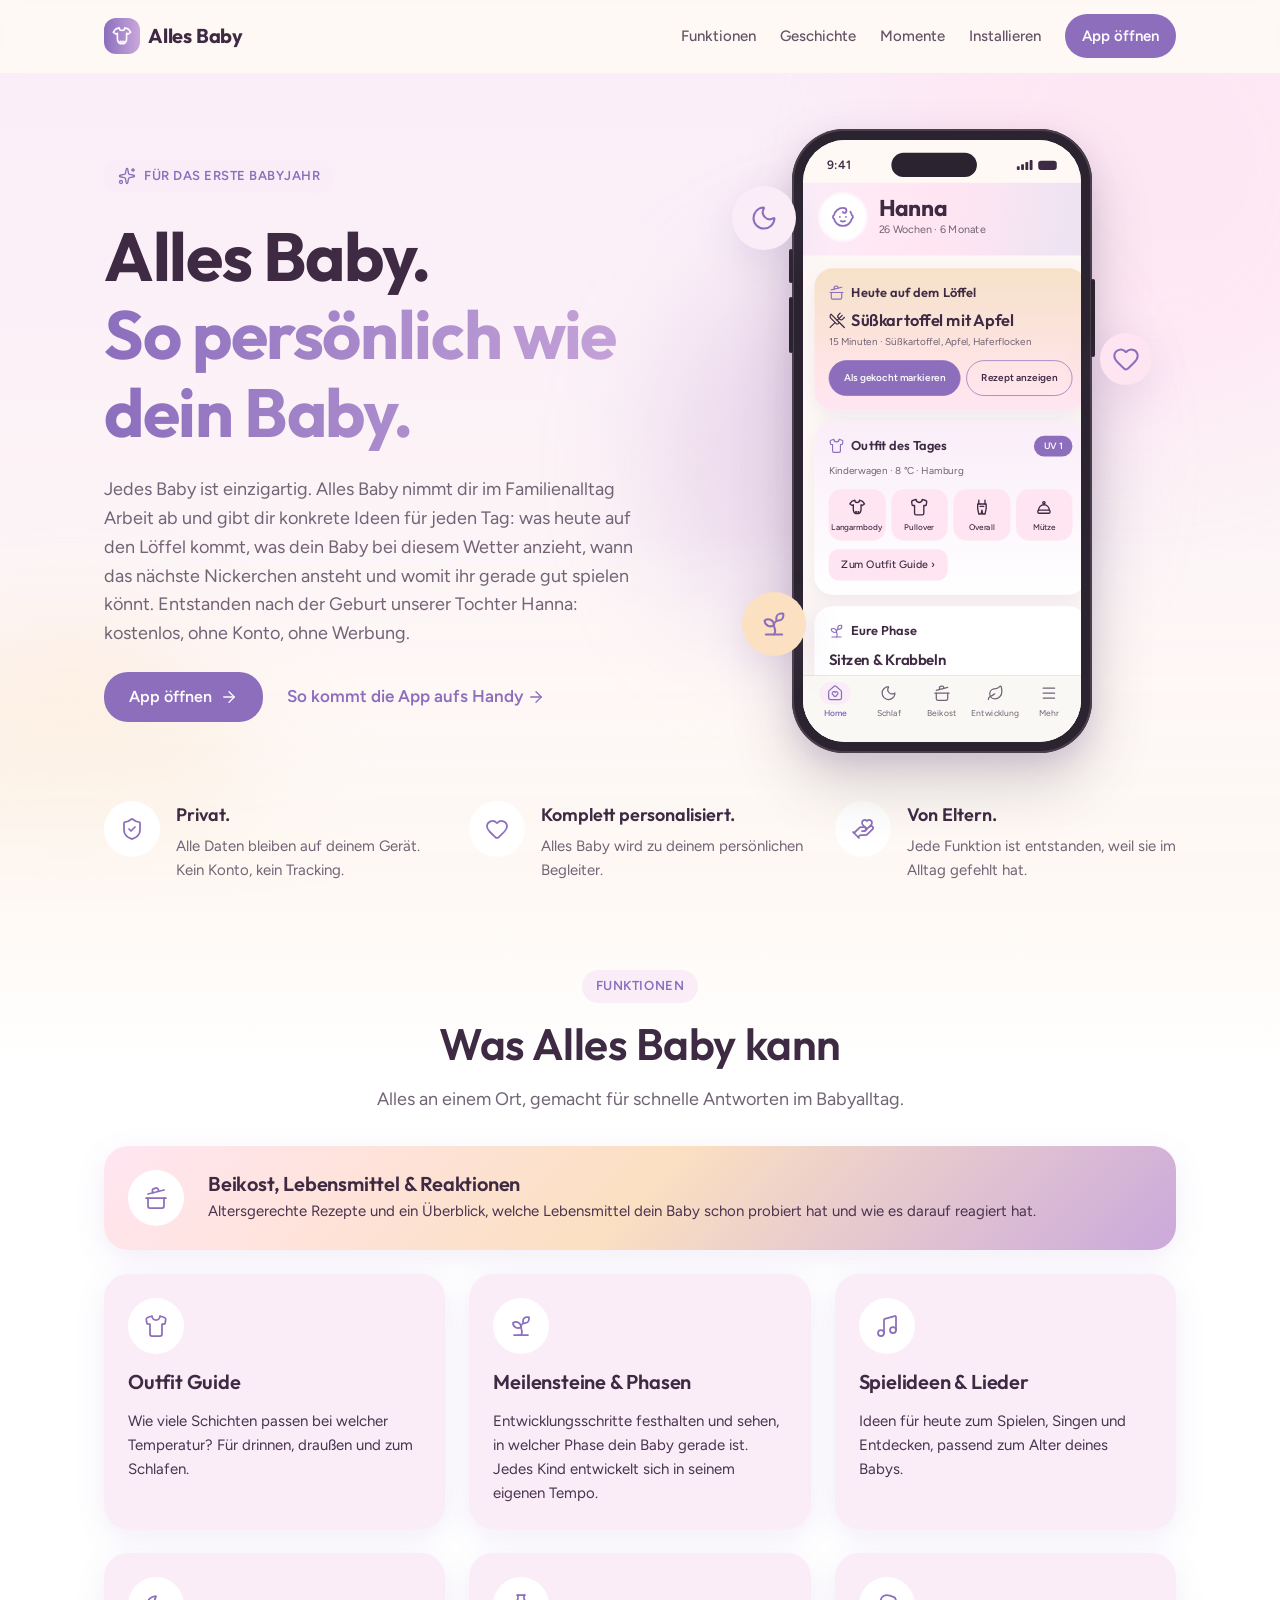
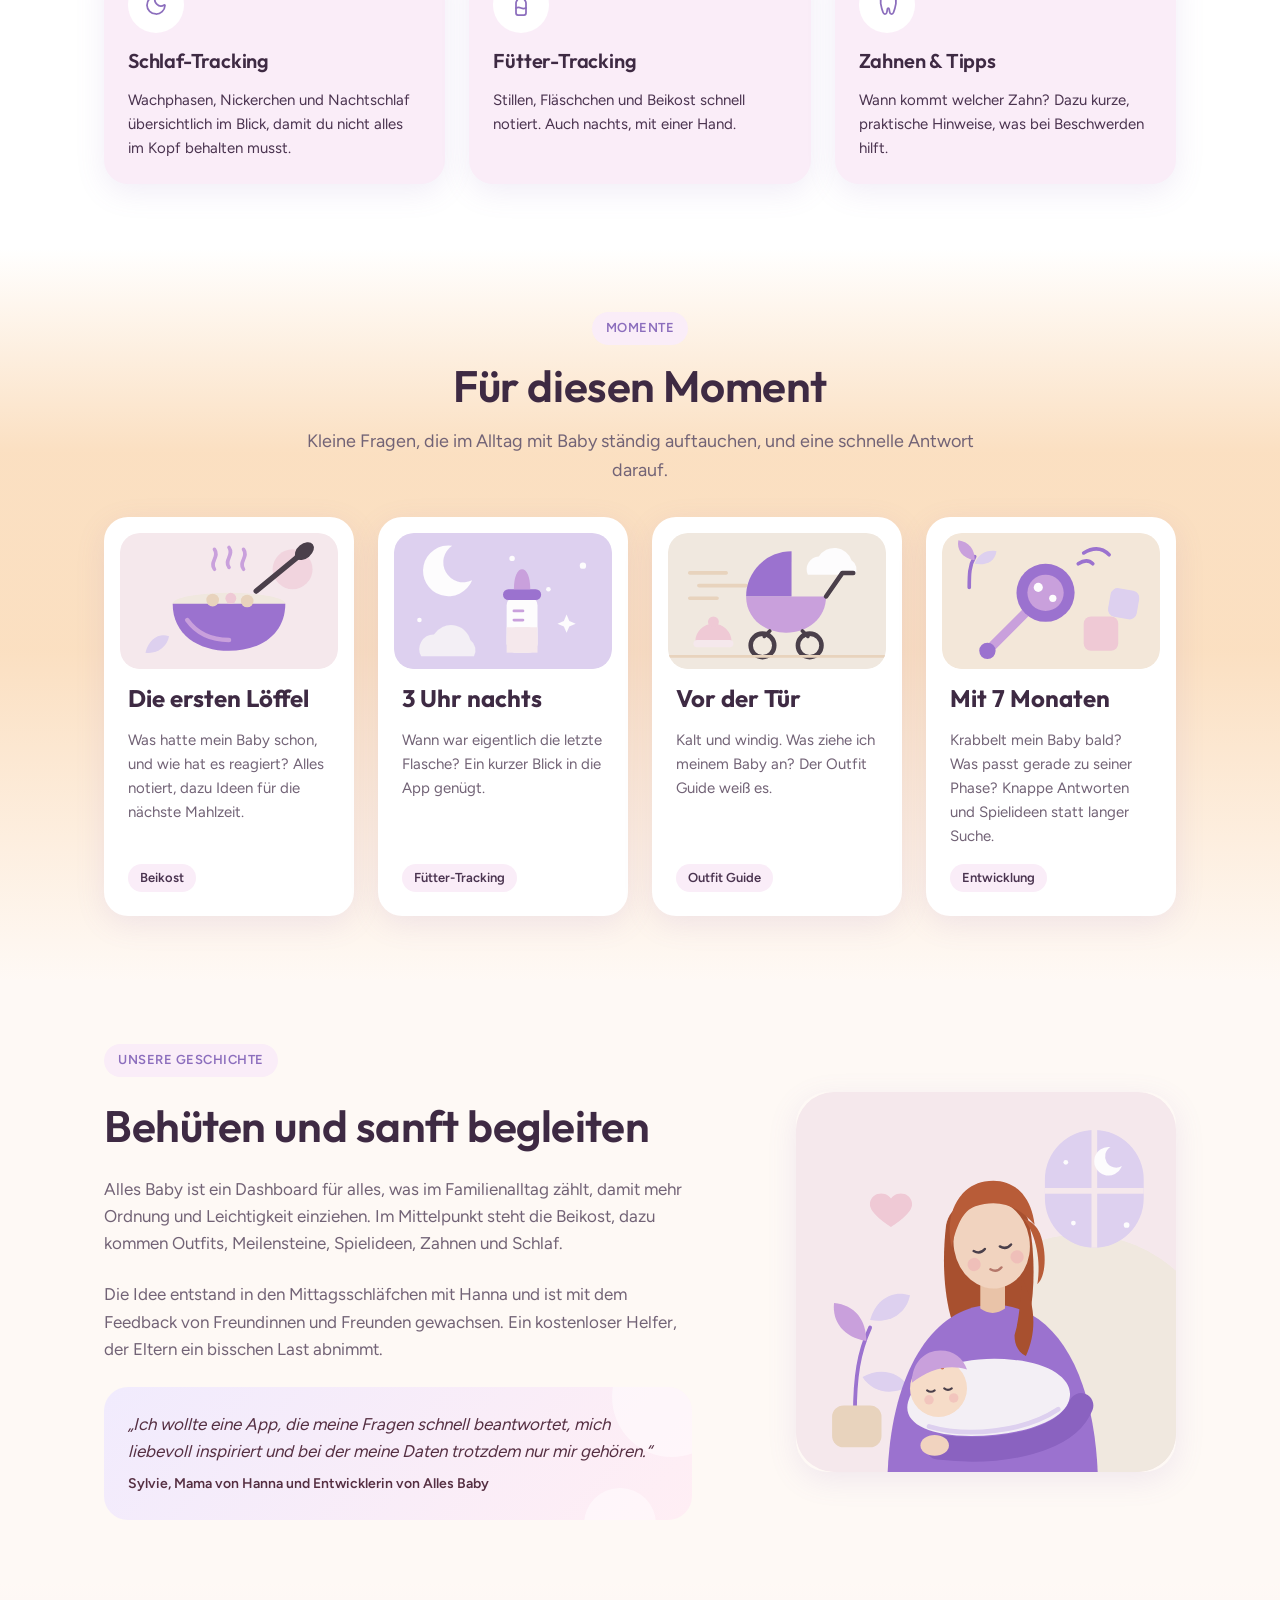
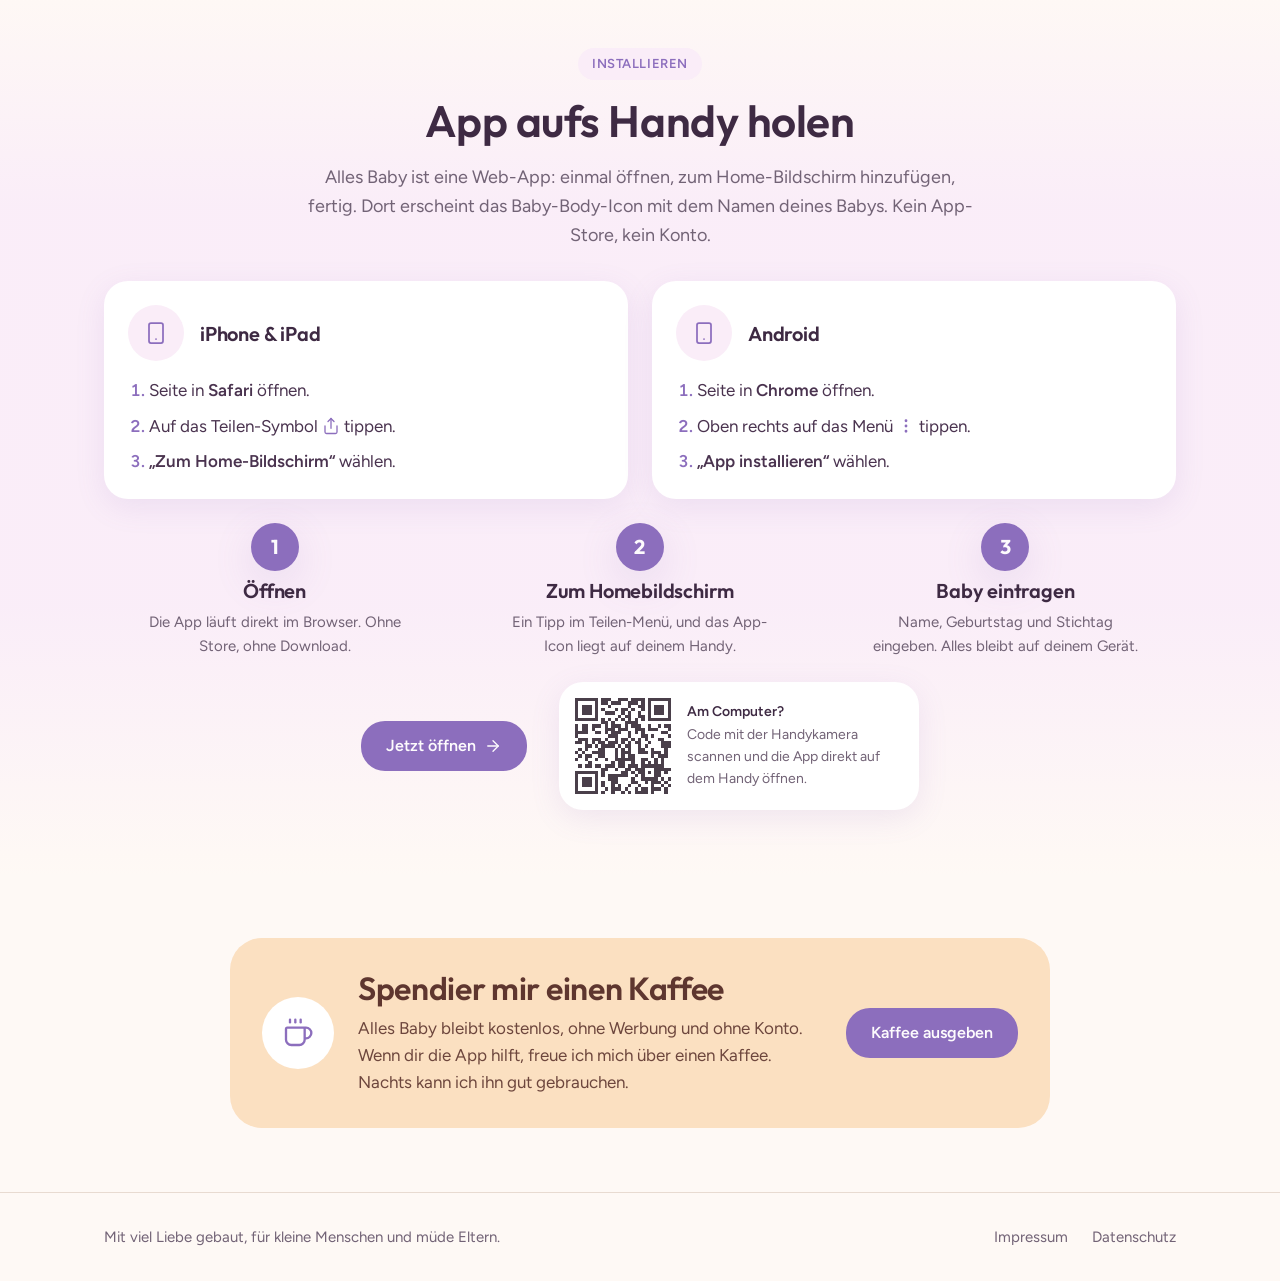
==== commit ae70970d: "Version 3 | Updated Styleguide" ====
--- a/index.html
+++ b/index.html
@@ -2,10 +2,10 @@
 <html lang="de" class="no-js">
 <head>
   <meta charset="utf-8">
-  <meta name="viewport" content="width=device-width, initial-scale=1, viewport-fit=cover">
+  <meta name="viewport" content="width=device-width, initial-scale=1">
   <title>Alles Baby. Dein persönlicher Begleiter im Babyalltag</title>
   <meta name="description" content="Alles Baby ist die kostenlose Web-App für das erste Jahr: Beikost-Rezepte, Lebensmittel & Reaktionen, Outfit Guide, Meilensteine, Schlaf- und Fütter-Tracking. Ohne Konto, ohne Werbung, alle Daten bleiben auf deinem Gerät.">
-  <meta name="theme-color" content="#faf8f5">
+  <meta name="theme-color" content="#faf7f2">
   <link rel="canonical" href="https://allesbabyapp.de/">
 
   <meta property="og:type" content="website">
@@ -29,7 +29,7 @@
 
   <header class="site-header" id="header">
     <div class="container header-inner">
-      <a class="brand" href="#top" aria-label="Alles Baby – nach oben">
+      <a class="brand" href="#top" aria-label="Alles Baby, nach oben">
         <span class="brand-mark"><svg class="icon" xmlns="http://www.w3.org/2000/svg" viewBox="0 0 24 24" fill="none" stroke="currentColor" stroke-width="1.75" stroke-linecap="round" stroke-linejoin="round" aria-hidden="true"><path d="M9 3a3 3 0 0 0 6 0l4 1.5 2.5 3.5-3 2L17 9v6c0 2.5-1.2 4.6-3 5.5h-4C8.2 19.6 7 17.5 7 15V9l-1.5 1-3-2L5 4.5Z"/><circle cx="10.5" cy="18.5" r=".6" fill="currentColor"/><circle cx="13.5" cy="18.5" r=".6" fill="currentColor"/></svg></span>
         Alles Baby
       </a>
@@ -52,56 +52,72 @@
       </div>
       <div class="container hero-grid">
         <div class="hero-copy">
-          <span class="kicker"><svg class="icon icon-sm" xmlns="http://www.w3.org/2000/svg" viewBox="0 0 24 24" fill="none" stroke="currentColor" stroke-width="1.75" stroke-linecap="round" stroke-linejoin="round" aria-hidden="true"><path d="M11.017 2.814a1 1 0 0 1 1.966 0l1.051 5.558a2 2 0 0 0 1.594 1.594l5.558 1.051a1 1 0 0 1 0 1.966l-5.558 1.051a2 2 0 0 0-1.594 1.594l-1.051 5.558a1 1 0 0 1-1.966 0l-1.051-5.558a2 2 0 0 0-1.594-1.594l-5.558-1.051a1 1 0 0 1 0-1.966l5.558-1.051a2 2 0 0 0 1.594-1.594z" /> <path d="M20 2v4" /> <path d="M22 4h-4" /> <circle cx="4" cy="20" r="2" /></svg> Für das erste Jahr und darüber hinaus</span>
+          <span class="kicker"><svg class="icon icon-sm" xmlns="http://www.w3.org/2000/svg" viewBox="0 0 24 24" fill="none" stroke="currentColor" stroke-width="1.75" stroke-linecap="round" stroke-linejoin="round" aria-hidden="true"><path d="M11.017 2.814a1 1 0 0 1 1.966 0l1.051 5.558a2 2 0 0 0 1.594 1.594l5.558 1.051a1 1 0 0 1 0 1.966l-5.558 1.051a2 2 0 0 0-1.594 1.594l-1.051 5.558a1 1 0 0 1-1.966 0l-1.051-5.558a2 2 0 0 0-1.594-1.594l-5.558-1.051a1 1 0 0 1 0-1.966l5.558-1.051a2 2 0 0 0 1.594-1.594z" /> <path d="M20 2v4" /> <path d="M22 4h-4" /> <circle cx="4" cy="20" r="2" /></svg> Für das erste Babyjahr</span>
           <h1>Alles Baby. <span class="text-gradient">So persönlich wie dein Baby.</span></h1>
           <p class="lead">
-            Jedes Baby ist einzigartig. Alles Baby beginnt bei den ersten Löffeln – mit Beikost-Rezepten
-            und einem Überblick, welche Lebensmittel schon probiert wurden und wie dein Baby reagiert hat.
-            Dazu Outfits, Entwicklung und Ideen für jeden Tag. Entstanden nach der Geburt unserer Tochter Hanna:
-            kostenlos, ohne Konto, ohne Werbung.
+            Jedes Baby ist einzigartig. Alles Baby nimmt dir im Familienalltag Arbeit ab und gibt dir
+            konkrete Ideen für jeden Tag: was heute auf den Löffel kommt, was dein Baby bei diesem Wetter
+            anzieht, wann das nächste Nickerchen ansteht und womit ihr gerade gut spielen könnt.
+            Entstanden nach der Geburt unserer Tochter Hanna: kostenlos, ohne Konto, ohne Werbung.
           </p>
-          <div class="button-row">
+          <div class="hero-actions">
             <a class="btn" href="https://alles-baby.netlify.app" rel="noopener">App öffnen <svg class="icon icon-sm" xmlns="http://www.w3.org/2000/svg" viewBox="0 0 24 24" fill="none" stroke="currentColor" stroke-width="1.75" stroke-linecap="round" stroke-linejoin="round" aria-hidden="true"><path d="M5 12h14" /> <path d="m12 5 7 7-7 7" /></svg></a>
-            <a class="btn btn-ghost" href="#installieren"><svg class="icon icon-sm" xmlns="http://www.w3.org/2000/svg" viewBox="0 0 24 24" fill="none" stroke="currentColor" stroke-width="1.75" stroke-linecap="round" stroke-linejoin="round" aria-hidden="true"><rect width="14" height="20" x="5" y="2" rx="2" ry="2" /> <path d="M12 18h.01" /></svg> Aufs Handy holen</a>
+            <a class="text-link" href="#installieren">So kommt die App aufs Handy <svg class="icon icon-sm" xmlns="http://www.w3.org/2000/svg" viewBox="0 0 24 24" fill="none" stroke="currentColor" stroke-width="1.75" stroke-linecap="round" stroke-linejoin="round" aria-hidden="true"><path d="M5 12h14" /> <path d="m12 5 7 7-7 7" /></svg></a>
           </div>
         </div>
 
         <div class="phone-wrap" aria-hidden="true">
+          <span class="deco deco-moon"><svg class="icon" xmlns="http://www.w3.org/2000/svg" viewBox="0 0 24 24" fill="none" stroke="currentColor" stroke-width="1.75" stroke-linecap="round" stroke-linejoin="round" aria-hidden="true"><path d="M20.985 12.486a9 9 0 1 1-9.473-9.472c.405-.022.617.46.402.803a6 6 0 0 0 8.268 8.268c.344-.215.825-.004.803.401" /></svg></span>
+          <span class="deco deco-leaf"><svg class="icon" xmlns="http://www.w3.org/2000/svg" viewBox="0 0 24 24" fill="none" stroke="currentColor" stroke-width="1.75" stroke-linecap="round" stroke-linejoin="round" aria-hidden="true"><path d="M14 9.536V7a4 4 0 0 1 4-4h1.5a.5.5 0 0 1 .5.5V5a4 4 0 0 1-4 4 4 4 0 0 0-4 4c0 2 1 3 1 5a5 5 0 0 1-1 3" /> <path d="M4 9a5 5 0 0 1 8 4 5 5 0 0 1-8-4" /> <path d="M5 21h14" /></svg></span>
+          <span class="deco deco-heart"><svg class="icon" xmlns="http://www.w3.org/2000/svg" viewBox="0 0 24 24" fill="none" stroke="currentColor" stroke-width="1.75" stroke-linecap="round" stroke-linejoin="round" aria-hidden="true"><path d="M2 9.5a5.5 5.5 0 0 1 9.591-3.676.56.56 0 0 0 .818 0A5.49 5.49 0 0 1 22 9.5c0 2.29-1.5 4-3 5.5l-5.492 5.313a2 2 0 0 1-3 .019L5 15c-1.5-1.5-3-3.2-3-5.5" /></svg></span>
           <div class="phone">
+            <span class="phone-btn phone-btn-l1"></span><span class="phone-btn phone-btn-l2"></span><span class="phone-btn phone-btn-r"></span>
             <div class="phone-screen">
-              <div class="phone-top">
-                <div class="phone-avatar"><svg class="icon" xmlns="http://www.w3.org/2000/svg" viewBox="0 0 24 24" fill="none" stroke="currentColor" stroke-width="1.75" stroke-linecap="round" stroke-linejoin="round" aria-hidden="true"><path d="M9 3a3 3 0 0 0 6 0l4 1.5 2.5 3.5-3 2L17 9v6c0 2.5-1.2 4.6-3 5.5h-4C8.2 19.6 7 17.5 7 15V9l-1.5 1-3-2L5 4.5Z"/><circle cx="10.5" cy="18.5" r=".6" fill="currentColor"/><circle cx="13.5" cy="18.5" r=".6" fill="currentColor"/></svg></div>
-                <div><strong>Alles Hanna</strong><small>26 Wochen · 6 Monate</small></div>
-              </div>
-              <div class="mini-card">
-                <div class="icon-badge"><svg class="icon" xmlns="http://www.w3.org/2000/svg" viewBox="0 0 24 24" fill="none" stroke="currentColor" stroke-width="1.75" stroke-linecap="round" stroke-linejoin="round" aria-hidden="true"><path d="M2 12h20" /> <path d="M20 12v8a2 2 0 0 1-2 2H6a2 2 0 0 1-2-2v-8" /> <path d="m4 8 16-4" /> <path d="m8.86 6.78-.45-1.81a2 2 0 0 1 1.45-2.43l1.94-.48a2 2 0 0 1 2.43 1.46l.45 1.8" /></svg></div>
-                <div><b>Beikost: kleine Entdeckungen festhalten</b><span>Rezepte entdecken. Lebensmittel und Reaktionen notieren.</span></div>
-              </div>
-              <div class="mini-card blossom">
-                <div class="icon-badge"><svg class="icon" xmlns="http://www.w3.org/2000/svg" viewBox="0 0 24 24" fill="none" stroke="currentColor" stroke-width="1.75" stroke-linecap="round" stroke-linejoin="round" aria-hidden="true"><path d="M20.985 12.486a9 9 0 1 1-9.473-9.472c.405-.022.617.46.402.803a6 6 0 0 0 8.268 8.268c.344-.215.825-.004.803.401" /></svg></div>
-                <div><b>Nächstes Wachfenster</b><span>endet in 40 Minuten</span></div>
-              </div>
-              <div class="mini-row">
-                <div class="mini-card"><span>Nickerchen heute</span><div class="mini-stat">2</div></div>
-                <div class="mini-card"><span>Tagschlaf</span><div class="mini-stat">3 h 10 min</div></div>
-              </div>
-              <div class="mini-card warm">
-                <div class="icon-badge"><svg class="icon" xmlns="http://www.w3.org/2000/svg" viewBox="0 0 24 24" fill="none" stroke="currentColor" stroke-width="1.75" stroke-linecap="round" stroke-linejoin="round" aria-hidden="true"><path d="M14 9.536V7a4 4 0 0 1 4-4h1.5a.5.5 0 0 1 .5.5V5a4 4 0 0 1-4 4 4 4 0 0 0-4 4c0 2 1 3 1 5a5 5 0 0 1-1 3" /> <path d="M4 9a5 5 0 0 1 8 4 5 5 0 0 1-8-4" /> <path d="M5 21h14" /></svg></div>
-                <div><b>Meilenstein</b><span>greift gezielt nach Spielzeug</span></div>
-              </div>
-              <div class="mini-card">
-                <div class="icon-badge"><svg class="icon" xmlns="http://www.w3.org/2000/svg" viewBox="0 0 24 24" fill="none" stroke="currentColor" stroke-width="1.75" stroke-linecap="round" stroke-linejoin="round" aria-hidden="true"><path d="M21 16V3a1 1 0 0 0-1.28-.96l-10 2.917a1 1 0 0 0-.72.96V19" /> <circle cx="18" cy="16" r="3" /> <circle cx="6" cy="19" r="3" /></svg></div>
-                <div><b>Spielidee</b><span>Rassel langsam von links nach rechts bewegen</span></div>
+              <div class="app">
+                <div class="app-status"><span>9:41</span><span class="app-island"></span><span class="app-sys"><i></i><i></i><i></i><i></i><b></b></span></div>
+                <header class="app-hdr">
+                  <div class="app-av"><svg class="icon" xmlns="http://www.w3.org/2000/svg" viewBox="0 0 24 24" fill="none" stroke="currentColor" stroke-width="1.75" stroke-linecap="round" stroke-linejoin="round" aria-hidden="true"><path d="M10 16c.5.3 1.2.5 2 .5s1.5-.2 2-.5" /> <path d="M15 12h.01" /> <path d="M19.38 6.813A9 9 0 0 1 20.8 10.2a2 2 0 0 1 0 3.6 9 9 0 0 1-17.6 0 2 2 0 0 1 0-3.6A9 9 0 0 1 12 3c2 0 3.5 1.1 3.5 2.5s-.9 2.5-2 2.5c-.8 0-1.5-.4-1.5-1" /> <path d="M9 12h.01" /></svg></div>
+                  <div><strong>Hanna</strong><small>26 Wochen · 6 Monate</small></div>
+                </header>
+                <div class="app-body">
+                  <section class="app-card app-spoon">
+                    <h4><svg class="icon" xmlns="http://www.w3.org/2000/svg" viewBox="0 0 24 24" fill="none" stroke="currentColor" stroke-width="1.75" stroke-linecap="round" stroke-linejoin="round" aria-hidden="true"><path d="M2 12h20" /> <path d="M20 12v8a2 2 0 0 1-2 2H6a2 2 0 0 1-2-2v-8" /> <path d="m4 8 16-4" /> <path d="m8.86 6.78-.45-1.81a2 2 0 0 1 1.45-2.43l1.94-.48a2 2 0 0 1 2.43 1.46l.45 1.8" /></svg> Heute auf dem Löffel</h4>
+                    <p class="app-recipe"><svg class="icon" xmlns="http://www.w3.org/2000/svg" viewBox="0 0 24 24" fill="none" stroke="currentColor" stroke-width="1.75" stroke-linecap="round" stroke-linejoin="round" aria-hidden="true"><path d="m16 2-2.3 2.3a3 3 0 0 0 0 4.2l1.8 1.8a3 3 0 0 0 4.2 0L22 8" /> <path d="M15 15 3.3 3.3a4.2 4.2 0 0 0 0 6l7.3 7.3c.7.7 2 .7 2.8 0L15 15Zm0 0 7 7" /> <path d="m2.1 21.8 6.4-6.3" /> <path d="m19 5-7 7" /></svg> Süßkartoffel mit Apfel</p>
+                    <p class="app-meta">15 Minuten · Süßkartoffel, Apfel, Haferflocken</p>
+                    <div class="app-btns"><span class="app-btn">Als gekocht markieren</span><span class="app-btn ghost">Rezept anzeigen</span></div>
+                  </section>
+                  <section class="app-card app-outfit">
+                    <h4><svg class="icon" xmlns="http://www.w3.org/2000/svg" viewBox="0 0 24 24" fill="none" stroke="currentColor" stroke-width="1.75" stroke-linecap="round" stroke-linejoin="round" aria-hidden="true"><path d="M20.38 3.46 16 2a4 4 0 0 1-8 0L3.62 3.46a2 2 0 0 0-1.34 2.23l.58 3.47a1 1 0 0 0 .99.84H6v10c0 1.1.9 2 2 2h8a2 2 0 0 0 2-2V10h2.15a1 1 0 0 0 .99-.84l.58-3.47a2 2 0 0 0-1.34-2.23z" /></svg> Outfit des Tages <em class="app-uv">UV 1</em></h4>
+                    <p class="app-meta">Kinderwagen · 8 °C · Hamburg</p>
+                    <div class="app-tiles">
+                      <span><svg class="icon" xmlns="http://www.w3.org/2000/svg" viewBox="0 0 24 24" fill="none" stroke="currentColor" stroke-width="1.75" stroke-linecap="round" stroke-linejoin="round" aria-hidden="true"><path d="M9 3a3 3 0 0 0 6 0l4 1.5 2.5 3.5-3 2L17 9v6c0 2.5-1.2 4.6-3 5.5h-4C8.2 19.6 7 17.5 7 15V9l-1.5 1-3-2L5 4.5Z"/><circle cx="10.5" cy="18.5" r=".6" fill="currentColor"/><circle cx="13.5" cy="18.5" r=".6" fill="currentColor"/></svg>Langarmbody</span>
+                      <span><svg class="icon" xmlns="http://www.w3.org/2000/svg" viewBox="0 0 24 24" fill="none" stroke="currentColor" stroke-width="1.75" stroke-linecap="round" stroke-linejoin="round" aria-hidden="true"><path d="M20.38 3.46 16 2a4 4 0 0 1-8 0L3.62 3.46a2 2 0 0 0-1.34 2.23l.58 3.47a1 1 0 0 0 .99.84H6v10c0 1.1.9 2 2 2h8a2 2 0 0 0 2-2V10h2.15a1 1 0 0 0 .99-.84l.58-3.47a2 2 0 0 0-1.34-2.23z" /></svg>Pullover</span>
+                      <span><svg class="icon" xmlns="http://www.w3.org/2000/svg" viewBox="0 0 24 24" fill="none" stroke="currentColor" stroke-width="1.75" stroke-linecap="round" stroke-linejoin="round" aria-hidden="true"><path d="M8 3v5M16 3v5"/><path d="M6.5 8h11v6l-1.5 7h-3l-1-5-1 5H8l-1.5-7Z"/><path d="M9.5 11h5"/></svg>Overall</span>
+                      <span><svg class="icon" xmlns="http://www.w3.org/2000/svg" viewBox="0 0 24 24" fill="none" stroke="currentColor" stroke-width="1.75" stroke-linecap="round" stroke-linejoin="round" aria-hidden="true"><path d="M5 16a7 7 0 0 1 14 0"/><rect x="4" y="16" width="16" height="4" rx="2"/><circle cx="12" cy="6.5" r="1.5"/></svg>Mütze</span>
+                    </div>
+                    <span class="app-chip">Zum Outfit Guide ›</span>
+                  </section>
+                  <section class="app-card">
+                    <h4><svg class="icon" xmlns="http://www.w3.org/2000/svg" viewBox="0 0 24 24" fill="none" stroke="currentColor" stroke-width="1.75" stroke-linecap="round" stroke-linejoin="round" aria-hidden="true"><path d="M14 9.536V7a4 4 0 0 1 4-4h1.5a.5.5 0 0 1 .5.5V5a4 4 0 0 1-4 4 4 4 0 0 0-4 4c0 2 1 3 1 5a5 5 0 0 1-1 3" /> <path d="M4 9a5 5 0 0 1 8 4 5 5 0 0 1-8-4" /> <path d="M5 21h14" /></svg> Eure Phase</h4>
+                    <p class="app-phase">Sitzen &amp; Krabbeln</p>
+                    <p class="app-meta">6 bis 9 Monate · 4 Spielideen für diese Phase</p>
+                  </section>
+                </div>
+                <nav class="app-nav">
+                  <span class="on"><i><svg class="icon" xmlns="http://www.w3.org/2000/svg" viewBox="0 0 24 24" fill="none" stroke="currentColor" stroke-width="1.75" stroke-linecap="round" stroke-linejoin="round" aria-hidden="true"><path d="M8.62 13.8A2.25 2.25 0 1 1 12 10.836a2.25 2.25 0 1 1 3.38 2.966l-2.626 2.856a.998.998 0 0 1-1.507 0z" /> <path d="M3 10a2 2 0 0 1 .709-1.528l7-6a2 2 0 0 1 2.582 0l7 6A2 2 0 0 1 21 10v9a2 2 0 0 1-2 2H5a2 2 0 0 1-2-2z" /></svg></i>Home</span>
+                  <span><i><svg class="icon" xmlns="http://www.w3.org/2000/svg" viewBox="0 0 24 24" fill="none" stroke="currentColor" stroke-width="1.75" stroke-linecap="round" stroke-linejoin="round" aria-hidden="true"><path d="M20.985 12.486a9 9 0 1 1-9.473-9.472c.405-.022.617.46.402.803a6 6 0 0 0 8.268 8.268c.344-.215.825-.004.803.401" /></svg></i>Schlaf</span>
+                  <span><i><svg class="icon" xmlns="http://www.w3.org/2000/svg" viewBox="0 0 24 24" fill="none" stroke="currentColor" stroke-width="1.75" stroke-linecap="round" stroke-linejoin="round" aria-hidden="true"><path d="M2 12h20" /> <path d="M20 12v8a2 2 0 0 1-2 2H6a2 2 0 0 1-2-2v-8" /> <path d="m4 8 16-4" /> <path d="m8.86 6.78-.45-1.81a2 2 0 0 1 1.45-2.43l1.94-.48a2 2 0 0 1 2.43 1.46l.45 1.8" /></svg></i>Beikost</span>
+                  <span><i><svg class="icon" xmlns="http://www.w3.org/2000/svg" viewBox="0 0 24 24" fill="none" stroke="currentColor" stroke-width="1.75" stroke-linecap="round" stroke-linejoin="round" aria-hidden="true"><path d="M11 20a10 10 0 0010-10 25.9 25.9 0 00-1.04-7.281 1 1 0 00-1.755-.325C15.833 5.5 13 5.5 9.8 6.1A7 7 0 0011 20" /> <path d="M2 21a5 5 0 012.911-4.544C7.613 15.212 8.351 15.24 11 13" /></svg></i>Entwicklung</span>
+                  <span><i><svg class="icon" xmlns="http://www.w3.org/2000/svg" viewBox="0 0 24 24" fill="none" stroke="currentColor" stroke-width="1.75" stroke-linecap="round" stroke-linejoin="round" aria-hidden="true"><path d="M4 5h16" /> <path d="M4 12h16" /> <path d="M4 19h16" /></svg></i>Mehr</span>
+                </nav>
               </div>
             </div>
           </div>
         </div>
       </div>
-    </section>
-
-    <!-- ================= WERTE ================= -->
-    <section class="values" aria-label="Was Alles Baby ausmacht">
-      <div class="container values-grid">
+
+      <!-- Werte: sitzen noch im Hero-Verlauf, damit der Übergang weich bleibt -->
+      <div class="container values-grid" aria-label="Was Alles Baby ausmacht">
         <div class="value reveal">
           <div class="icon-badge white"><svg class="icon" xmlns="http://www.w3.org/2000/svg" viewBox="0 0 24 24" fill="none" stroke="currentColor" stroke-width="1.75" stroke-linecap="round" stroke-linejoin="round" aria-hidden="true"><path d="M20 13c0 5-3.5 7.5-7.66 8.95a1 1 0 0 1-.67-.01C7.5 20.5 4 18 4 13V6a1 1 0 0 1 1-1c2 0 4.5-1.2 6.24-2.72a1.17 1.17 0 0 1 1.52 0C14.51 3.81 17 5 19 5a1 1 0 0 1 1 1z" /> <path d="m9 12 2 2 4-4" /></svg></div>
           <div><strong>Privat.</strong><p>Alle Daten bleiben auf deinem Gerät. Kein Konto, kein Tracking.</p></div>
@@ -123,14 +139,14 @@
         <div class="section-head reveal">
           <span class="kicker">Funktionen</span>
           <h2>Was Alles Baby kann</h2>
-          <p class="lead">Alles an einem Ort – gemacht für schnelle Antworten im Babyalltag.</p>
+          <p class="lead">Alles an einem Ort, gemacht für schnelle Antworten im Babyalltag.</p>
         </div>
         <div class="features-grid">
           <article class="feature-card wide reveal">
             <div class="icon-badge"><svg class="icon" xmlns="http://www.w3.org/2000/svg" viewBox="0 0 24 24" fill="none" stroke="currentColor" stroke-width="1.75" stroke-linecap="round" stroke-linejoin="round" aria-hidden="true"><path d="M2 12h20" /> <path d="M20 12v8a2 2 0 0 1-2 2H6a2 2 0 0 1-2-2v-8" /> <path d="m4 8 16-4" /> <path d="m8.86 6.78-.45-1.81a2 2 0 0 1 1.45-2.43l1.94-.48a2 2 0 0 1 2.43 1.46l.45 1.8" /></svg></div>
             <div>
               <h3>Beikost, Lebensmittel &amp; Reaktionen</h3>
-              <p>Altersgerechte Rezepte und ein Überblick, welche Lebensmittel dein Baby schon probiert hat – und wie es darauf reagiert hat.</p>
+              <p>Altersgerechte Rezepte und ein Überblick, welche Lebensmittel dein Baby schon probiert hat und wie es darauf reagiert hat.</p>
             </div>
           </article>
           <article class="feature-card reveal">
@@ -139,14 +155,14 @@
             <p>Wie viele Schichten passen bei welcher Temperatur? Für drinnen, draußen und zum Schlafen.</p>
           </article>
           <article class="feature-card reveal">
-            <div class="icon-badge"><svg class="icon" xmlns="http://www.w3.org/2000/svg" viewBox="0 0 24 24" fill="none" stroke="currentColor" stroke-width="1.75" stroke-linecap="round" stroke-linejoin="round" aria-hidden="true"><path d="M16.17 7.83 2 22" /> <path d="M4.02 12a2.827 2.827 0 1 1 3.81-4.17A2.827 2.827 0 1 1 12 4.02a2.827 2.827 0 1 1 4.17 3.81A2.827 2.827 0 1 1 19.98 12a2.827 2.827 0 1 1-3.81 4.17A2.827 2.827 0 1 1 12 19.98a2.827 2.827 0 1 1-4.17-3.81A1 1 0 1 1 4 12" /> <path d="m7.83 7.83 8.34 8.34" /></svg></div>
-            <h3>Meilensteine &amp; Entwicklungssprünge</h3>
-            <p>Entwicklungsschritte festhalten und Sprünge verstehen. Jedes Kind entwickelt sich in seinem eigenen Tempo.</p>
+            <div class="icon-badge"><svg class="icon" xmlns="http://www.w3.org/2000/svg" viewBox="0 0 24 24" fill="none" stroke="currentColor" stroke-width="1.75" stroke-linecap="round" stroke-linejoin="round" aria-hidden="true"><path d="M14 9.536V7a4 4 0 0 1 4-4h1.5a.5.5 0 0 1 .5.5V5a4 4 0 0 1-4 4 4 4 0 0 0-4 4c0 2 1 3 1 5a5 5 0 0 1-1 3" /> <path d="M4 9a5 5 0 0 1 8 4 5 5 0 0 1-8-4" /> <path d="M5 21h14" /></svg></div>
+            <h3>Meilensteine &amp; Phasen</h3>
+            <p>Entwicklungsschritte festhalten und sehen, in welcher Phase dein Baby gerade ist. Jedes Kind entwickelt sich in seinem eigenen Tempo.</p>
           </article>
           <article class="feature-card reveal">
             <div class="icon-badge"><svg class="icon" xmlns="http://www.w3.org/2000/svg" viewBox="0 0 24 24" fill="none" stroke="currentColor" stroke-width="1.75" stroke-linecap="round" stroke-linejoin="round" aria-hidden="true"><path d="M21 16V3a1 1 0 0 0-1.28-.96l-10 2.917a1 1 0 0 0-.72.96V19" /> <circle cx="18" cy="16" r="3" /> <circle cx="6" cy="19" r="3" /></svg></div>
-            <h3>Aktivitäten &amp; Unternehmungen</h3>
-            <p>Ideen zum Spielen, Entdecken und für Ausflüge – passend zum Alter deines Babys.</p>
+            <h3>Spielideen &amp; Lieder</h3>
+            <p>Ideen für heute zum Spielen, Singen und Entdecken, passend zum Alter deines Babys.</p>
           </article>
           <article class="feature-card reveal">
             <div class="icon-badge"><svg class="icon" xmlns="http://www.w3.org/2000/svg" viewBox="0 0 24 24" fill="none" stroke="currentColor" stroke-width="1.75" stroke-linecap="round" stroke-linejoin="round" aria-hidden="true"><path d="M20.985 12.486a9 9 0 1 1-9.473-9.472c.405-.022.617.46.402.803a6 6 0 0 0 8.268 8.268c.344-.215.825-.004.803.401" /></svg></div>
@@ -156,7 +172,7 @@
           <article class="feature-card reveal">
             <div class="icon-badge"><svg class="icon" xmlns="http://www.w3.org/2000/svg" viewBox="0 0 24 24" fill="none" stroke="currentColor" stroke-width="1.75" stroke-linecap="round" stroke-linejoin="round" aria-hidden="true"><path d="M8 2h8" /> <path d="M9 2v2.789a4 4 0 0 1-.672 2.219l-.656.984A4 4 0 0 0 7 10.212V20a2 2 0 0 0 2 2h6a2 2 0 0 0 2-2v-9.789a4 4 0 0 0-.672-2.219l-.656-.984A4 4 0 0 1 15 4.788V2" /> <path d="M7 15a6.472 6.472 0 0 1 5 0 6.47 6.47 0 0 0 5 0" /></svg></div>
             <h3>Fütter-Tracking</h3>
-            <p>Stillen, Fläschchen und Beikost schnell notiert – auch nachts, mit einer Hand.</p>
+            <p>Stillen, Fläschchen und Beikost schnell notiert. Auch nachts, mit einer Hand.</p>
           </article>
           <article class="feature-card reveal">
             <div class="icon-badge"><svg class="icon" xmlns="http://www.w3.org/2000/svg" viewBox="0 0 24 24" fill="none" stroke="currentColor" stroke-width="1.75" stroke-linecap="round" stroke-linejoin="round" aria-hidden="true"><path d="M12 2c-2.2 0-4.1.9-5.3 2.6C5.6 6.2 5.3 8.3 5.7 10.6c.5 2.9 1.4 6.4 2.4 8.9.4 1 1.3 1.7 2.3 1.5.9-.2 1.4-1.1 1.6-2.4l.4-2.6c.1-.7.5-1 .9-1s.8.3.9 1l.4 2.6c.2 1.3.7 2.2 1.6 2.4 1 .2 1.9-.5 2.3-1.5 1-2.5 1.9-6 2.4-8.9.4-2.3.1-4.4-1-6C16.1 2.9 14.2 2 12 2Z"/></svg></div>
@@ -173,32 +189,32 @@
         <div class="section-head reveal">
           <span class="kicker">Momente</span>
           <h2>Für diesen Moment</h2>
-          <p class="lead">Kleine Fragen, die im Alltag mit Baby ständig auftauchen – und eine schnelle Antwort.</p>
+          <p class="lead">Kleine Fragen, die im Alltag mit Baby ständig auftauchen, und eine schnelle Antwort darauf.</p>
         </div>
         <div class="moments-grid">
           <article class="moment reveal">
-            <div class="icon-badge"><svg class="icon" xmlns="http://www.w3.org/2000/svg" viewBox="0 0 24 24" fill="none" stroke="currentColor" stroke-width="1.75" stroke-linecap="round" stroke-linejoin="round" aria-hidden="true"><path d="M11.248 3c.273.1.808.53.747 1.36-.05.83-.938 1.2-.989 2.02-.06.78.333 1.24.727 1.62" /> <path d="M16.252 3c.268.1.794.53.745 1.36-.06.83-.923 1.2-.993 2.02-.05.78.338 1.24.725 1.62" /> <path d="M19.5 12 22 6" /> <path d="M4 12a1 1 0 00-.99 1.133A9 9 0 0012 21a9 9 0 008.99-7.867A1 1 0 0020 12z" /> <path d="M6.252 3c.268.1.794.53.745 1.36-.06.83-.923 1.2-.993 2.02-.05.78.338 1.24.735 1.62" /> <path d="M7 21h10" /></svg></div>
+            <img class="moment-illu" src="assets/img/illu/moment-loeffel.svg" alt="" width="240" height="150" loading="lazy">
             <div class="moment-time">Die ersten Löffel</div>
-            <p>Was hatte sie schon, und wie hat sie reagiert? Alles notiert – plus Ideen für die nächste Mahlzeit.</p>
-            <span class="moment-link">Beikost <svg class="icon icon-sm" xmlns="http://www.w3.org/2000/svg" viewBox="0 0 24 24" fill="none" stroke="currentColor" stroke-width="1.75" stroke-linecap="round" stroke-linejoin="round" aria-hidden="true"><path d="M5 12h14" /> <path d="m12 5 7 7-7 7" /></svg></span>
+            <p>Was hatte mein Baby schon, und wie hat es reagiert? Alles notiert, dazu Ideen für die nächste Mahlzeit.</p>
+            <span class="moment-tag">Beikost</span>
           </article>
           <article class="moment reveal">
-            <div class="icon-badge"><svg class="icon" xmlns="http://www.w3.org/2000/svg" viewBox="0 0 24 24" fill="none" stroke="currentColor" stroke-width="1.75" stroke-linecap="round" stroke-linejoin="round" aria-hidden="true"><path d="M20.985 12.486a9 9 0 1 1-9.473-9.472c.405-.022.617.46.402.803a6 6 0 0 0 8.268 8.268c.344-.215.825-.004.803.401" /></svg></div>
+            <img class="moment-illu" src="assets/img/illu/moment-nacht.svg" alt="" width="240" height="150" loading="lazy">
             <div class="moment-time">3 Uhr nachts</div>
             <p>Wann war eigentlich die letzte Flasche? Ein kurzer Blick in die App genügt.</p>
-            <span class="moment-link">Fütter-Tracking <svg class="icon icon-sm" xmlns="http://www.w3.org/2000/svg" viewBox="0 0 24 24" fill="none" stroke="currentColor" stroke-width="1.75" stroke-linecap="round" stroke-linejoin="round" aria-hidden="true"><path d="M5 12h14" /> <path d="m12 5 7 7-7 7" /></svg></span>
+            <span class="moment-tag">Fütter-Tracking</span>
           </article>
           <article class="moment reveal">
-            <div class="icon-badge"><svg class="icon" xmlns="http://www.w3.org/2000/svg" viewBox="0 0 24 24" fill="none" stroke="currentColor" stroke-width="1.75" stroke-linecap="round" stroke-linejoin="round" aria-hidden="true"><path d="M20.38 3.46 16 2a4 4 0 0 1-8 0L3.62 3.46a2 2 0 0 0-1.34 2.23l.58 3.47a1 1 0 0 0 .99.84H6v10c0 1.1.9 2 2 2h8a2 2 0 0 0 2-2V10h2.15a1 1 0 0 0 .99-.84l.58-3.47a2 2 0 0 0-1.34-2.23z" /></svg></div>
+            <img class="moment-illu" src="assets/img/illu/moment-draussen.svg" alt="" width="240" height="150" loading="lazy">
             <div class="moment-time">Vor der Tür</div>
-            <p>Kalt und windig – was zieh ich ihr an? Der Outfit Guide weiß es.</p>
-            <span class="moment-link">Outfit Guide <svg class="icon icon-sm" xmlns="http://www.w3.org/2000/svg" viewBox="0 0 24 24" fill="none" stroke="currentColor" stroke-width="1.75" stroke-linecap="round" stroke-linejoin="round" aria-hidden="true"><path d="M5 12h14" /> <path d="m12 5 7 7-7 7" /></svg></span>
+            <p>Kalt und windig. Was ziehe ich meinem Baby an? Der Outfit Guide weiß es.</p>
+            <span class="moment-tag">Outfit Guide</span>
           </article>
           <article class="moment reveal">
-            <div class="icon-badge"><svg class="icon" xmlns="http://www.w3.org/2000/svg" viewBox="0 0 24 24" fill="none" stroke="currentColor" stroke-width="1.75" stroke-linecap="round" stroke-linejoin="round" aria-hidden="true"><path d="M16.17 7.83 2 22" /> <path d="M4.02 12a2.827 2.827 0 1 1 3.81-4.17A2.827 2.827 0 1 1 12 4.02a2.827 2.827 0 1 1 4.17 3.81A2.827 2.827 0 1 1 19.98 12a2.827 2.827 0 1 1-3.81 4.17A2.827 2.827 0 1 1 12 19.98a2.827 2.827 0 1 1-4.17-3.81A1 1 0 1 1 4 12" /> <path d="m7.83 7.83 8.34 8.34" /></svg></div>
-            <div class="moment-time">Woche 14</div>
-            <p>Greift sie schon gezielt? Kommt bald der nächste Sprung? Knappe Antworten statt langer Suche.</p>
-            <span class="moment-link">Entwicklung <svg class="icon icon-sm" xmlns="http://www.w3.org/2000/svg" viewBox="0 0 24 24" fill="none" stroke="currentColor" stroke-width="1.75" stroke-linecap="round" stroke-linejoin="round" aria-hidden="true"><path d="M5 12h14" /> <path d="m12 5 7 7-7 7" /></svg></span>
+            <img class="moment-illu" src="assets/img/illu/moment-woche.svg" alt="" width="240" height="150" loading="lazy">
+            <div class="moment-time">Mit 7 Monaten</div>
+            <p>Krabbelt mein Baby bald? Was passt gerade zu seiner Phase? Knappe Antworten und Spielideen statt langer Suche.</p>
+            <span class="moment-tag">Entwicklung</span>
           </article>
         </div>
       </div>
@@ -211,23 +227,20 @@
           <span class="kicker">Unsere Geschichte</span>
           <h2>Behüten und sanft begleiten</h2>
           <p>
-            Alles Baby ist ein Dashboard für alles, was im Familienalltag zählt – damit mehr Ordnung und
+            Alles Baby ist ein Dashboard für alles, was im Familienalltag zählt, damit mehr Ordnung und
             Leichtigkeit einziehen. Im Mittelpunkt steht die Beikost, dazu kommen Outfits, Meilensteine,
-            Aktivitäten, Zahnen und Schlaf.
+            Spielideen, Zahnen und Schlaf.
           </p>
           <p>
             Die Idee entstand in den Mittagsschläfchen mit Hanna und ist mit dem Feedback von Freundinnen
             und Freunden gewachsen. Ein kostenloser Helfer, der Eltern ein bisschen Last abnimmt.
           </p>
           <blockquote class="quote">
-            <p>„Ich wollte eine App, die meine Fragen schnell beantwortet, mich liebevoll inspiriert – und bei der meine Daten trotzdem nur mir gehören.“</p>
+            <p>„Ich wollte eine App, die meine Fragen schnell beantwortet, mich liebevoll inspiriert und bei der meine Daten trotzdem nur mir gehören.“</p>
             <footer>Sylvie, Mama von Hanna und Entwicklerin von Alles Baby</footer>
           </blockquote>
         </div>
-        <div class="story-visual reveal" aria-hidden="true">
-          <div class="blob sv-1"></div><div class="blob sv-2"></div>
-          <div class="story-mark"><svg class="icon" xmlns="http://www.w3.org/2000/svg" viewBox="0 0 24 24" fill="none" stroke="currentColor" stroke-width="1.75" stroke-linecap="round" stroke-linejoin="round" aria-hidden="true"><path d="M2 9.5a5.5 5.5 0 0 1 9.591-3.676.56.56 0 0 0 .818 0A5.49 5.49 0 0 1 22 9.5c0 2.29-1.5 4-3 5.5l-5.492 5.313a2 2 0 0 1-3 .019L5 15c-1.5-1.5-3-3.2-3-5.5" /></svg></div>
-        </div>
+        <img class="story-visual reveal" src="assets/img/illu/story.svg" alt="Illustration: Mama hält ihr Baby im Arm, draußen scheint der Mond" width="400" height="400" loading="lazy">
       </div>
     </section>
 
@@ -238,7 +251,7 @@
           <span class="kicker">Installieren</span>
           <h2>App aufs Handy holen</h2>
           <p class="lead">
-            Alles Baby ist eine Web-App: einmal öffnen, zum Home-Bildschirm hinzufügen – fertig.
+            Alles Baby ist eine Web-App: einmal öffnen, zum Home-Bildschirm hinzufügen, fertig.
             Dort erscheint das Baby-Body-Icon mit dem Namen deines Babys. Kein App-Store, kein Konto.
           </p>
         </div>
@@ -263,11 +276,17 @@
         </div>
 
         <div class="steps">
-          <div class="step reveal"><div class="step-num">1</div><h3>Öffnen</h3><p>Die App läuft direkt im Browser – ohne Store, ohne Download.</p></div>
+          <div class="step reveal"><div class="step-num">1</div><h3>Öffnen</h3><p>Die App läuft direkt im Browser. Ohne Store, ohne Download.</p></div>
           <div class="step reveal"><div class="step-num">2</div><h3>Zum Homebildschirm</h3><p>Ein Tipp im Teilen-Menü, und das App-Icon liegt auf deinem Handy.</p></div>
           <div class="step reveal"><div class="step-num">3</div><h3>Baby eintragen</h3><p>Name, Geburtstag und Stichtag eingeben. Alles bleibt auf deinem Gerät.</p></div>
         </div>
-        <div class="center"><a class="btn" href="https://alles-baby.netlify.app" rel="noopener">Jetzt öffnen <svg class="icon icon-sm" xmlns="http://www.w3.org/2000/svg" viewBox="0 0 24 24" fill="none" stroke="currentColor" stroke-width="1.75" stroke-linecap="round" stroke-linejoin="round" aria-hidden="true"><path d="M5 12h14" /> <path d="m12 5 7 7-7 7" /></svg></a></div>
+        <div class="install-cta">
+          <a class="btn" href="https://alles-baby.netlify.app" rel="noopener">Jetzt öffnen <svg class="icon icon-sm" xmlns="http://www.w3.org/2000/svg" viewBox="0 0 24 24" fill="none" stroke="currentColor" stroke-width="1.75" stroke-linecap="round" stroke-linejoin="round" aria-hidden="true"><path d="M5 12h14" /> <path d="m12 5 7 7-7 7" /></svg></a>
+          <div class="qr-card">
+            <img src="assets/img/qr-app.svg" alt="QR-Code zur App" width="96" height="96">
+            <p><strong>Am Computer?</strong><br>Code mit der Handykamera scannen und die App direkt auf dem Handy öffnen.</p>
+          </div>
+        </div>
       </div>
     </section>
 
@@ -278,7 +297,7 @@
           <div class="icon-badge"><svg class="icon" xmlns="http://www.w3.org/2000/svg" viewBox="0 0 24 24" fill="none" stroke="currentColor" stroke-width="1.75" stroke-linecap="round" stroke-linejoin="round" aria-hidden="true"><path d="M10 2v2" /> <path d="M14 2v2" /> <path d="M16 8a1 1 0 0 1 1 1v8a4 4 0 0 1-4 4H7a4 4 0 0 1-4-4V9a1 1 0 0 1 1-1h14a4 4 0 1 1 0 8h-1" /> <path d="M6 2v2" /></svg></div>
           <div>
             <h2 id="kaffee-titel">Spendier mir einen Kaffee</h2>
-            <p>Alles Baby bleibt kostenlos, ohne Werbung und ohne Konto. Wenn dir die App hilft, freue ich mich über einen Kaffee – nachts kann ich ihn gut gebrauchen.</p>
+            <p>Alles Baby bleibt kostenlos, ohne Werbung und ohne Konto. Wenn dir die App hilft, freue ich mich über einen Kaffee. Nachts kann ich ihn gut gebrauchen.</p>
           </div>
           <a class="btn" href="https://buymeacoffee.com/allesbaby" target="_blank" rel="noopener">Kaffee ausgeben</a>
         </div>
--- a/assets/css/style.css
+++ b/assets/css/style.css
@@ -52,7 +52,7 @@
   --space-2: 16px;
   --space-3: 24px;
   --space-4: 32px;
-  --section-y: 96px; /* bewusste Ausnahme für Landingpage-Sektionen: 3 × space-4 */
+  --section-y: 64px; /* Abstand zwischen Sektionen: 2 × space-4 */
 
   --max-w: 1120px;
 }
@@ -122,6 +122,7 @@
   display: inline-flex; align-items: center; gap: var(--space-1);
   font-size: 0.8125rem; font-weight: 600; letter-spacing: 0.04em; text-transform: uppercase;
   color: var(--primary);
+  background: var(--secondary); padding: 6px 14px; border-radius: 999px; justify-self: start; width: fit-content;
 }
 .lead { font-size: 1.125rem; color: var(--muted-foreground); }
 .section { padding: var(--section-y) 0; }
@@ -175,7 +176,7 @@
 @media (max-width: 820px) { .main-nav a:not(.btn) { display: none; } }
 
 /* ---------- 5. Hero ---------- */
-.hero { position: relative; overflow: hidden; padding: 64px 0 var(--section-y); }
+.hero { position: relative; overflow: hidden; padding: var(--space-4) 0 var(--space-3); }
 .hero-bg { position: absolute; inset: 0; z-index: -1; background: var(--gradient-soft); }
 .blob { position: absolute; border-radius: 50%; filter: blur(60px); opacity: .7; }
 .blob-1 { width: 520px; height: 520px; background: var(--blossom); top: -160px; right: -120px; }
@@ -190,34 +191,79 @@
   .hero-grid { grid-template-columns: 1fr; }
 }
 
-/* Phone-Mockup */
-.phone-wrap { display: flex; justify-content: center; }
+.hero-actions { display: flex; flex-wrap: wrap; align-items: center; gap: var(--space-3); }
+.text-link { display: inline-flex; align-items: center; gap: 4px; font-weight: 600; text-decoration: none; color: var(--primary); min-height: 44px; }
+.text-link:hover { text-decoration: underline; }
+.text-link .icon { transition: transform var(--transition-soft); }
+.text-link:hover .icon { transform: translateX(3px); }
+
+/* Weicher Übergang: Verlauf blendet unten in den Seitenhintergrund aus */
+.hero-bg { -webkit-mask-image: linear-gradient(to bottom, #000 55%, transparent 100%); mask-image: linear-gradient(to bottom, #000 55%, transparent 100%); }
+
+/* Handy-Mockup (aufgebaut nach Styleguide: Header, Cards, Bottom-Nav) */
+.phone-wrap { position: relative; display: flex; justify-content: center; padding: var(--space-3) 0; }
 .phone {
-  width: 320px; max-width: 100%;
-  background: var(--card); border-radius: 44px; padding: 12px;
-  box-shadow: var(--shadow-lift), 0 0 0 1px var(--border);
-  transform: rotate(2deg);
-}
-.phone-screen { background: var(--background); border-radius: 34px; overflow: hidden; padding: var(--space-2); display: grid; gap: var(--space-1); }
-.phone-top { display: flex; align-items: center; gap: 12px; padding: var(--space-1) 4px var(--space-2); }
-.phone-avatar { width: 48px; height: 48px; border-radius: 16px; background: var(--gradient-hero); color: var(--primary); display: flex; align-items: center; justify-content: center; }
-.phone-avatar svg { width: 30px; height: 30px; }
-.phone-top strong { font-family: var(--font-display); font-size: 1.25rem; font-weight: 700; display: block; line-height: 1.1; }
-.phone-top small { color: var(--muted-foreground); font-size: 0.75rem; }
-.mini-card { background: var(--card); border-radius: var(--radius-lg); box-shadow: var(--shadow-soft); padding: 12px; display: flex; gap: 12px; align-items: center; }
-.mini-card .icon-badge { width: 40px; height: 40px; }
-.mini-card .icon-badge svg { width: 20px; height: 20px; }
-.mini-card b { display: block; font-size: 0.8125rem; font-weight: 600; line-height: 1.3; }
-.mini-card span { display: block; font-size: 0.75rem; color: var(--muted-foreground); line-height: 1.35; }
-.mini-card.blossom { background: var(--blossom); box-shadow: none; }
-.mini-card.warm { background: var(--warm); box-shadow: none; }
-.mini-card.blossom .icon-badge, .mini-card.warm .icon-badge { background: var(--card); }
-.mini-row { display: grid; grid-template-columns: 1fr 1fr; gap: var(--space-1); }
-.mini-row .mini-card { flex-direction: column; align-items: flex-start; gap: 4px; }
-.mini-stat { font-family: var(--font-display); font-size: 1.125rem; font-weight: 700; color: var(--primary); line-height: 1.1; }
-
-/* ---------- 6. Werte ---------- */
-.values { padding: 0 0 var(--section-y); }
+  position: relative; width: 300px; max-width: 100%; aspect-ratio: 9 / 19;
+  background: #2b2430; border-radius: 52px; padding: 11px;
+  box-shadow: 0 30px 60px rgb(74 63 74 / .22), 0 10px 24px rgb(155 114 207 / .18), inset 0 0 0 2px #4a3f4a;
+}
+.phone-btn { position: absolute; width: 4px; background: #2b2430; border-radius: 2px; }
+.phone-btn-l1 { left: -3px; top: 120px; height: 34px; }
+.phone-btn-l2 { left: -3px; top: 168px; height: 56px; }
+.phone-btn-r { right: -3px; top: 150px; height: 78px; }
+.phone { height: auto; aspect-ratio: auto; --s: 0.7128; }
+.phone-screen { position: relative; width: 278px; height: 602px; background: var(--background); border-radius: 42px; overflow: hidden; }
+/* App-Ansicht in Originalgröße (390 × 844) gebaut und skaliert */
+.app { width: 390px; height: 844px; transform: scale(var(--s)); transform-origin: 0 0; display: flex; flex-direction: column; background: var(--background); font-size: 16px; }
+.app svg { stroke-width: 1.75; }
+.app-status { display: flex; align-items: center; justify-content: space-between; padding: 18px 34px 8px; font-size: 17px; font-weight: 600; }
+.app-island { width: 120px; height: 34px; background: #2b2430; border-radius: 999px; }
+.app-sys { display: flex; align-items: flex-end; gap: 2px; }
+.app-sys i { display: block; width: 4px; background: var(--foreground); border-radius: 1px; }
+.app-sys i:nth-child(1) { height: 5px; } .app-sys i:nth-child(2) { height: 8px; } .app-sys i:nth-child(3) { height: 11px; } .app-sys i:nth-child(4) { height: 14px; }
+.app-sys b { display: block; width: 26px; height: 13px; border-radius: 4px; background: var(--foreground); margin-left: 6px; }
+.app-hdr { display: flex; align-items: center; gap: 18px; padding: 16px 24px 22px; background: linear-gradient(100deg, var(--secondary), var(--blossom) 45%, #ece3f3); }
+.app-av { width: 64px; height: 64px; border-radius: 50%; background: var(--card); color: var(--primary); display: flex; align-items: center; justify-content: center; box-shadow: 0 0 0 3px rgb(255 255 255 / .6); }
+.app-av svg { width: 34px; height: 34px; }
+.app-hdr strong { display: block; font-family: var(--font-display); font-weight: 700; font-size: 32px; line-height: 1.05; }
+.app-hdr small { color: var(--muted-foreground); font-size: 15px; }
+.app-body { flex: 1; padding: 18px 16px; display: grid; gap: 16px; align-content: start; overflow: hidden; }
+.app-card { background: var(--card); border-radius: 26px; box-shadow: var(--shadow-soft); padding: 20px; }
+.app-card h4 { display: flex; align-items: center; gap: 10px; margin: 0 0 10px; font-family: var(--font-display); font-weight: 600; font-size: 18px; }
+.app-card h4 svg { width: 22px; height: 22px; color: var(--primary); }
+.app-spoon { background: linear-gradient(180deg, #f6e1c8, var(--blossom)); }
+.app-recipe { display: flex; align-items: center; gap: 8px; font-family: var(--font-display); font-weight: 600; font-size: 23px; line-height: 1.2; margin: 4px 0 6px; }
+.app-recipe svg { width: 24px; height: 24px; }
+.app-meta { font-size: 14px; color: var(--muted-foreground); margin: 0 0 14px; }
+.app-btns { display: flex; gap: 8px; }
+.app-btn { flex: 1 1 auto; display: flex; align-items: center; justify-content: center; height: 50px; padding: 0 20px; white-space: nowrap; border-radius: 25px; background: var(--primary); color: var(--primary-foreground); font-weight: 600; font-size: 14px; border: 1.5px solid var(--primary); }
+.app-btn.ghost { background: transparent; color: var(--foreground); }
+.app-outfit { background: linear-gradient(180deg, var(--secondary), var(--card)); }
+.app-uv { margin-left: auto; font-style: normal; font-family: var(--font-body); font-size: 13px; font-weight: 600; background: var(--primary); color: var(--primary-foreground); padding: 4px 14px; border-radius: 999px; }
+.app-tiles { display: grid; grid-template-columns: repeat(4, 1fr); gap: 8px; margin-bottom: 12px; }
+.app-tiles span { display: flex; flex-direction: column; align-items: center; gap: 6px; padding: 12px 2px 10px; border-radius: 18px; background: var(--blossom); font-size: 11.5px; font-weight: 500; }
+.app-tiles svg { width: 26px; height: 26px; }
+.app-chip { display: inline-block; background: var(--blossom); border-radius: 14px; padding: 10px 18px; font-weight: 500; font-size: 15px; }
+.app-phase { font-family: var(--font-display); font-weight: 600; font-size: 21px; margin: 2px 0 4px; }
+.app-nav { display: flex; padding: 8px 8px 30px; background: rgb(250 248 245 / .96); border-top: 1px solid var(--border); }
+.app-nav span { flex: 1; display: flex; flex-direction: column; align-items: center; gap: 3px; font-size: 12px; color: var(--muted-foreground); }
+.app-nav i { display: flex; padding: 4px 10px; border-radius: 999px; }
+.app-nav i svg { width: 24px; height: 24px; }
+.app-nav .on { color: var(--primary); font-weight: 600; }
+.app-nav .on i { background: var(--secondary); }
+@media (max-width: 480px) { .phone { width: 270px; --s: 0.6359; } .phone-screen { width: 248px; height: 537px; border-radius: 38px; } }
+
+/* Schwebende Deko rund ums Handy */
+.deco { position: absolute; z-index: 1; width: 64px; height: 64px; border-radius: 50%; background: var(--card); color: var(--primary); box-shadow: var(--shadow-lift); display: flex; align-items: center; justify-content: center; animation: float 6s ease-in-out infinite; }
+.deco svg { width: 28px; height: 28px; }
+.deco-moon { top: 12%; left: calc(50% - 210px); background: var(--secondary); }
+.deco-leaf { bottom: 18%; left: calc(50% - 200px); background: var(--warm); animation-delay: -2s; }
+.deco-heart { top: 34%; right: calc(50% - 210px); background: var(--blossom); animation-delay: -4s; width: 52px; height: 52px; }
+@keyframes float { 0%, 100% { transform: translateY(0); } 50% { transform: translateY(-10px); } }
+@media (max-width: 480px) { .deco { display: none; } }
+
+/* ---------- 6. Werte (im Hero) ---------- */
+.hero .values-grid { margin-top: var(--space-3); }
 .values-grid { display: grid; grid-template-columns: repeat(3, 1fr); gap: var(--space-3); }
 .value { display: flex; gap: var(--space-2); align-items: flex-start; }
 .value strong { font-family: var(--font-display); font-weight: 600; font-size: 1.125rem; display: block; margin-bottom: 4px; }
@@ -225,7 +271,7 @@
 @media (max-width: 820px) { .values-grid { grid-template-columns: 1fr; } }
 
 /* ---------- 7. Funktionen ---------- */
-.features { background: var(--card); border-radius: var(--radius-3xl) var(--radius-3xl) 0 0; }
+.features { background: linear-gradient(180deg, var(--background), var(--card) 160px); }
 .features-grid { display: grid; grid-template-columns: repeat(3, 1fr); gap: var(--space-3); }
 .feature-card {
   background: var(--secondary); border-radius: var(--radius-xl); box-shadow: var(--shadow-soft);
@@ -241,7 +287,7 @@
 @media (max-width: 600px) { .features-grid { grid-template-columns: 1fr; } .feature-card.wide { grid-column: span 1; flex-direction: column; align-items: flex-start; } }
 
 /* ---------- 8. Momente ---------- */
-.moments { background: var(--gradient-warm); }
+.moments { background: linear-gradient(180deg, var(--card) 0%, var(--warm) 28%, var(--warm) 55%, var(--background) 100%); }
 .moments-grid { display: grid; grid-template-columns: repeat(4, 1fr); gap: var(--space-3); }
 .moment {
   border-radius: var(--radius-xl); padding: var(--space-3); display: grid; gap: var(--space-2); align-content: start;
@@ -249,50 +295,55 @@
 }
 .moment .moment-time { font-family: var(--font-display); font-weight: 700; font-size: 1.5rem; line-height: 1.1; }
 .moment p { font-size: 0.9375rem; color: var(--muted-foreground); }
-.moment .moment-link { display: inline-flex; align-items: center; gap: 4px; font-size: 0.875rem; font-weight: 600; color: var(--primary); }
-.moment:nth-child(1) .icon-badge { background: var(--blossom); }
-.moment:nth-child(2) .icon-badge { background: var(--secondary); }
-.moment:nth-child(3) .icon-badge { background: var(--warm); }
-.moment:nth-child(4) .icon-badge { background: var(--accent); }
+.moment .moment-tag { justify-self: start; font-size: 0.8125rem; font-weight: 600; color: var(--secondary-foreground); background: var(--secondary); padding: 4px 12px; border-radius: 999px; }
+.moment { padding: var(--space-2); }
+.moment > :not(.moment-illu) { margin: 0 var(--space-1); }
+.moment > :last-child { margin-bottom: var(--space-1); }
+.moment-illu { width: 100%; height: auto; border-radius: var(--radius-lg); }
 @media (max-width: 1000px) { .moments-grid { grid-template-columns: 1fr 1fr; } }
 @media (max-width: 600px) { .moments-grid { grid-template-columns: 1fr; } }
 
 /* ---------- 9. Geschichte ---------- */
-.story-grid { display: grid; grid-template-columns: 1fr 1fr; gap: var(--space-4); align-items: center; }
+.story-grid { display: grid; grid-template-columns: 1.4fr 1fr; gap: 64px; align-items: center; }
 .story-copy { display: grid; gap: var(--space-3); }
 .story-copy p { color: var(--muted-foreground); }
-.story-visual { position: relative; aspect-ratio: 1 / 1; border-radius: var(--radius-3xl); background: var(--gradient-hero); overflow: hidden; box-shadow: var(--shadow-soft); }
-.story-visual .blob { filter: blur(40px); }
-.story-visual .sv-1 { width: 60%; height: 60%; background: var(--card); opacity: .55; top: 10%; left: 8%; }
-.story-visual .sv-2 { width: 50%; height: 50%; background: var(--primary-glow); opacity: .6; bottom: 6%; right: 6%; }
-.story-visual .story-mark { position: absolute; inset: 0; display: flex; align-items: center; justify-content: center; color: var(--card); }
-.story-visual .story-mark svg { width: 38%; height: 38%; stroke-width: 1.25; filter: drop-shadow(0 12px 30px rgb(155 114 207 / .35)); }
+.story-visual { width: 100%; max-width: 380px; height: auto; justify-self: end; border-radius: var(--radius-3xl); box-shadow: var(--shadow-soft); }
 blockquote.quote {
-  margin: 0; background: var(--blossom); border-radius: var(--radius-xl); padding: var(--space-3);
-  border-left: 4px solid var(--primary);
-}
+  /* Styleguide 2.1: "Tipp groß", Verlauf Lila→Rosé mit angeschnittenen Deko-Kreisen, keine Akzentlinie */
+  position: relative; overflow: hidden; margin: 0; border-radius: var(--radius-xl); padding: var(--space-3);
+  background: linear-gradient(135deg, oklch(0.95 0.025 300), oklch(0.965 0.02 355));
+}
+blockquote.quote::before, blockquote.quote::after { content: ""; position: absolute; border-radius: 50%; background: rgb(255 255 255 / .45); pointer-events: none; }
+blockquote.quote::before { width: 120px; height: 120px; right: -40px; top: -50px; }
+blockquote.quote::after { width: 72px; height: 72px; right: 36px; bottom: -40px; }
+blockquote.quote > * { position: relative; }
 blockquote.quote p { color: var(--blossom-foreground); font-size: 1.0625rem; font-style: italic; }
 blockquote.quote footer { margin-top: var(--space-1); font-size: 0.875rem; font-weight: 600; color: var(--blossom-foreground); }
-@media (max-width: 900px) { .story-grid { grid-template-columns: 1fr; } .story-visual { max-width: 420px; width: 100%; margin: 0 auto; order: -1; } }
+@media (max-width: 900px) { .story-grid { grid-template-columns: 1fr; } .story-visual { max-width: 300px; justify-self: center; order: 2; } }
 
 /* ---------- 10. Installieren ---------- */
-.install { background: var(--gradient-soft); }
-.install-grid { display: grid; grid-template-columns: 1fr 1fr; gap: var(--space-3); margin-bottom: var(--space-4); }
+.install { background: linear-gradient(180deg, var(--background) 0%, var(--secondary) 25%, var(--secondary) 70%, var(--background) 100%); }
+.install-grid { display: grid; grid-template-columns: 1fr 1fr; gap: var(--space-3); margin-bottom: var(--space-3); }
 .platform-card { background: var(--card); border-radius: var(--radius-xl); box-shadow: var(--shadow-soft); padding: var(--space-3); display: grid; gap: var(--space-2); align-content: start; }
 .platform-card header { display: flex; align-items: center; gap: var(--space-2); }
 .platform-card ol { margin: 0; padding-left: 1.25em; display: grid; gap: var(--space-1); color: var(--secondary-foreground); }
 .platform-card ol li::marker { color: var(--primary); font-weight: 600; }
 .inline-icon { display: inline-flex; vertical-align: -3px; color: var(--primary); }
 .inline-icon svg { width: 18px; height: 18px; }
-.steps { display: grid; grid-template-columns: repeat(3, 1fr); gap: var(--space-3); margin-bottom: var(--space-4); counter-reset: step; }
-.step { display: grid; gap: var(--space-1); text-align: center; justify-items: center; }
+.steps { display: grid; grid-template-columns: repeat(3, 1fr); gap: var(--space-3); margin-bottom: var(--space-3); counter-reset: step; }
+.step { display: grid; gap: var(--space-1); text-align: center; justify-items: center; align-content: start; }
 .step-num {
   width: 48px; height: 48px; border-radius: 50%; background: var(--primary); color: var(--primary-foreground);
   font-family: var(--font-display); font-weight: 700; font-size: 1.25rem; display: flex; align-items: center; justify-content: center;
   box-shadow: var(--shadow-lift);
 }
 .step p { color: var(--muted-foreground); font-size: 0.9375rem; max-width: 280px; }
-.center { display: flex; justify-content: center; }
+.install-cta { display: flex; flex-wrap: wrap; justify-content: center; align-items: center; gap: var(--space-4); }
+.qr-card { display: flex; align-items: center; gap: var(--space-2); background: var(--card); border-radius: var(--radius-xl); box-shadow: var(--shadow-soft); padding: var(--space-2); max-width: 360px; }
+.qr-card img { width: 96px; height: 96px; flex-shrink: 0; }
+.qr-card p { font-size: 0.875rem; color: var(--muted-foreground); }
+.qr-card strong { color: var(--foreground); }
+@media (max-width: 900px), (pointer: coarse) { .qr-card { display: none; } }
 @media (max-width: 760px) { .install-grid, .steps { grid-template-columns: 1fr; } }
 
 /* ---------- 11. Kaffee ---------- */
@@ -333,8 +384,10 @@
 
 @media (max-width: 600px) {
   body { font-size: 16px; }
-  :root { --section-y: 64px; }
+  :root { --section-y: 48px; }
   .container { padding: 0 var(--space-2); }
   .hero-copy .button-row .btn { flex: 1 1 auto; }
 }
 .section-head .kicker { justify-self: center; }
+.moment { grid-template-rows: auto auto 1fr auto; }
+.moment .moment-tag { align-self: end; }
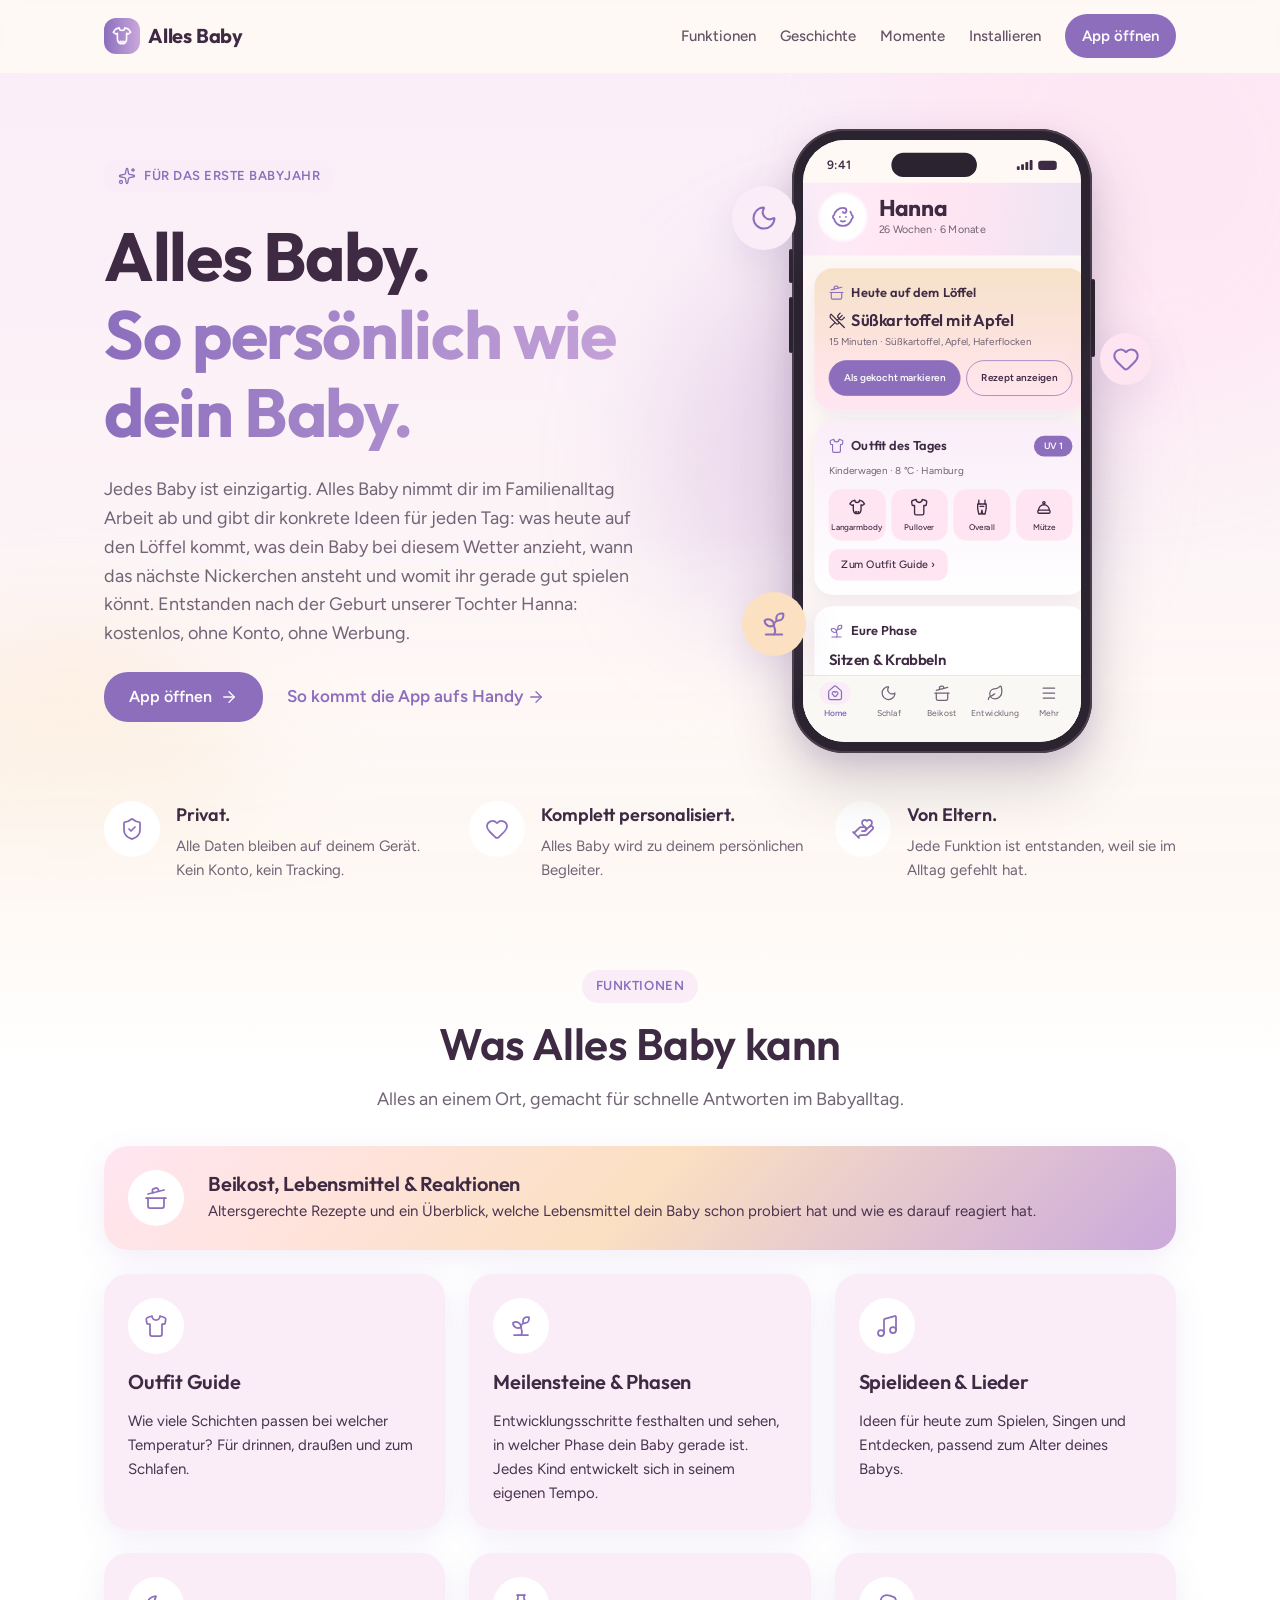
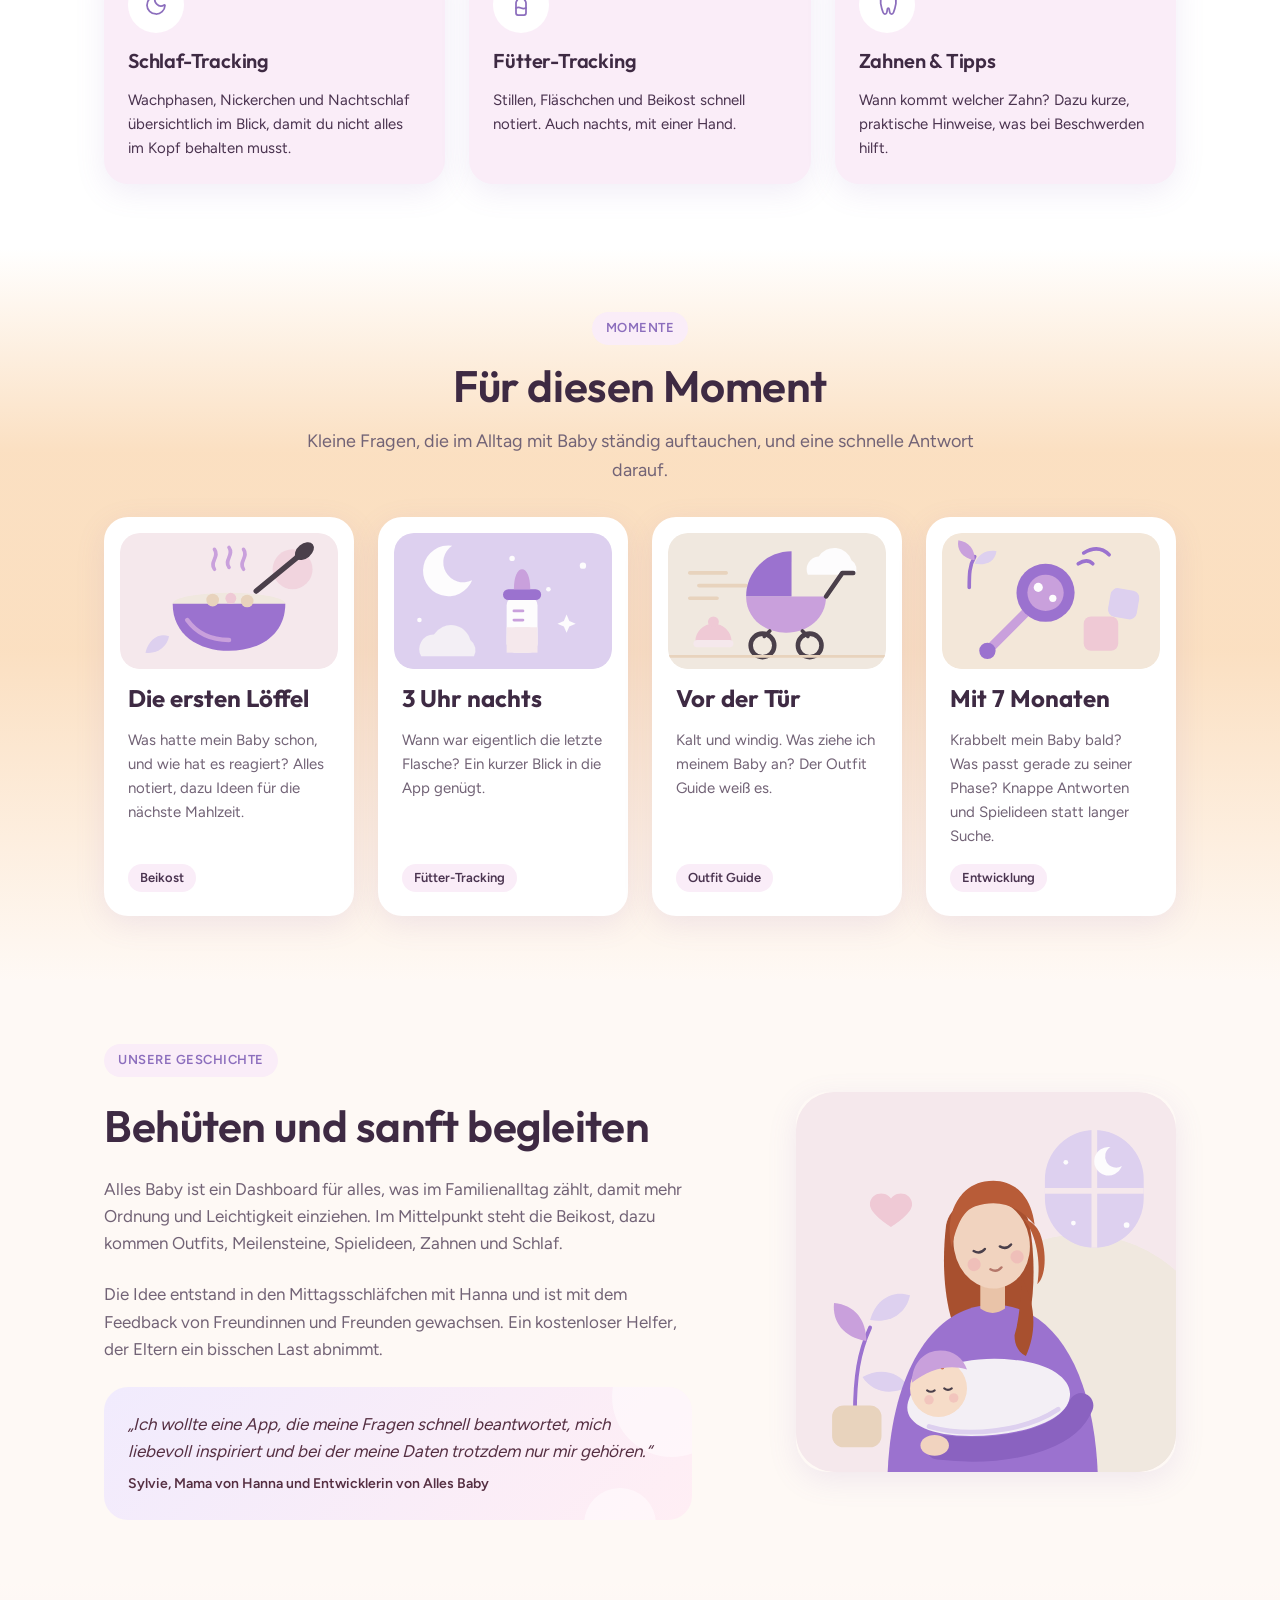
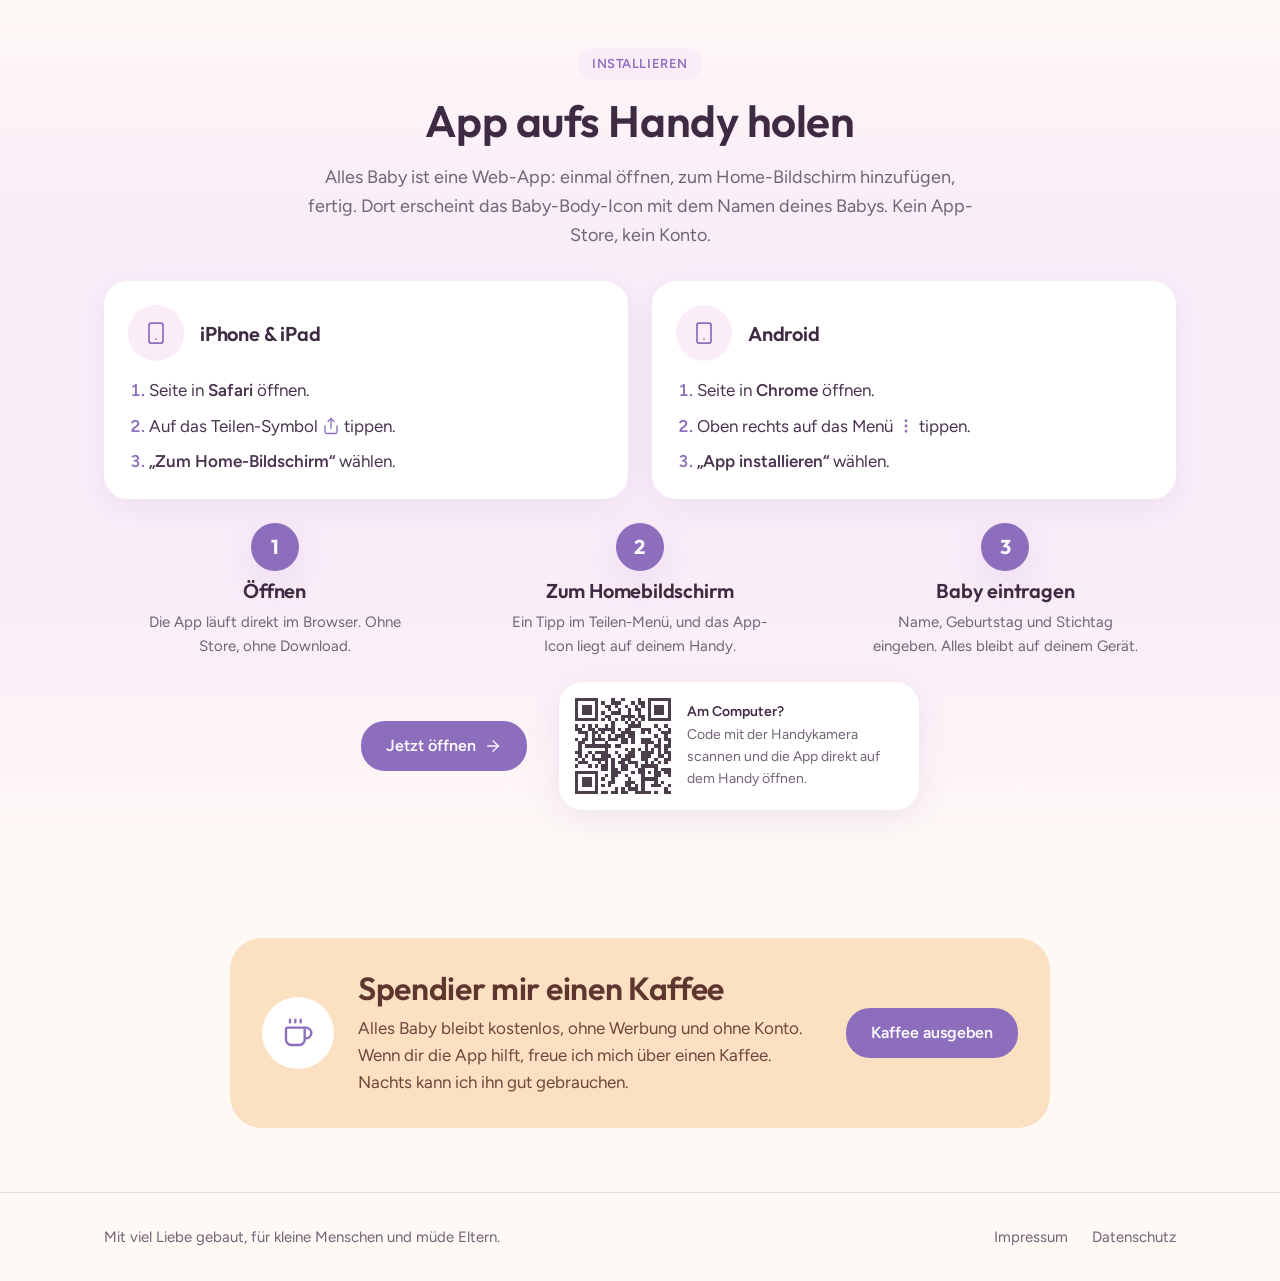
==== commit d6e44d5e: "Version 4 | Neue App Adresse" ====
--- a/index.html
+++ b/index.html
@@ -38,7 +38,7 @@
         <a href="#geschichte">Geschichte</a>
         <a href="#momente">Momente</a>
         <a href="#installieren">Installieren</a>
-        <a class="btn btn-sm" href="https://alles-baby.netlify.app" rel="noopener">App öffnen</a>
+        <a class="btn btn-sm" href="https://app.allesbabyapp.de" rel="noopener">App öffnen</a>
       </nav>
     </div>
   </header>
@@ -61,7 +61,7 @@
             Entstanden nach der Geburt unserer Tochter Hanna: kostenlos, ohne Konto, ohne Werbung.
           </p>
           <div class="hero-actions">
-            <a class="btn" href="https://alles-baby.netlify.app" rel="noopener">App öffnen <svg class="icon icon-sm" xmlns="http://www.w3.org/2000/svg" viewBox="0 0 24 24" fill="none" stroke="currentColor" stroke-width="1.75" stroke-linecap="round" stroke-linejoin="round" aria-hidden="true"><path d="M5 12h14" /> <path d="m12 5 7 7-7 7" /></svg></a>
+            <a class="btn" href="https://app.allesbabyapp.de" rel="noopener">App öffnen <svg class="icon icon-sm" xmlns="http://www.w3.org/2000/svg" viewBox="0 0 24 24" fill="none" stroke="currentColor" stroke-width="1.75" stroke-linecap="round" stroke-linejoin="round" aria-hidden="true"><path d="M5 12h14" /> <path d="m12 5 7 7-7 7" /></svg></a>
             <a class="text-link" href="#installieren">So kommt die App aufs Handy <svg class="icon icon-sm" xmlns="http://www.w3.org/2000/svg" viewBox="0 0 24 24" fill="none" stroke="currentColor" stroke-width="1.75" stroke-linecap="round" stroke-linejoin="round" aria-hidden="true"><path d="M5 12h14" /> <path d="m12 5 7 7-7 7" /></svg></a>
           </div>
         </div>
@@ -281,7 +281,7 @@
           <div class="step reveal"><div class="step-num">3</div><h3>Baby eintragen</h3><p>Name, Geburtstag und Stichtag eingeben. Alles bleibt auf deinem Gerät.</p></div>
         </div>
         <div class="install-cta">
-          <a class="btn" href="https://alles-baby.netlify.app" rel="noopener">Jetzt öffnen <svg class="icon icon-sm" xmlns="http://www.w3.org/2000/svg" viewBox="0 0 24 24" fill="none" stroke="currentColor" stroke-width="1.75" stroke-linecap="round" stroke-linejoin="round" aria-hidden="true"><path d="M5 12h14" /> <path d="m12 5 7 7-7 7" /></svg></a>
+          <a class="btn" href="https://app.allesbabyapp.de" rel="noopener">Jetzt öffnen <svg class="icon icon-sm" xmlns="http://www.w3.org/2000/svg" viewBox="0 0 24 24" fill="none" stroke="currentColor" stroke-width="1.75" stroke-linecap="round" stroke-linejoin="round" aria-hidden="true"><path d="M5 12h14" /> <path d="m12 5 7 7-7 7" /></svg></a>
           <div class="qr-card">
             <img src="assets/img/qr-app.svg" alt="QR-Code zur App" width="96" height="96">
             <p><strong>Am Computer?</strong><br>Code mit der Handykamera scannen und die App direkt auf dem Handy öffnen.</p>
